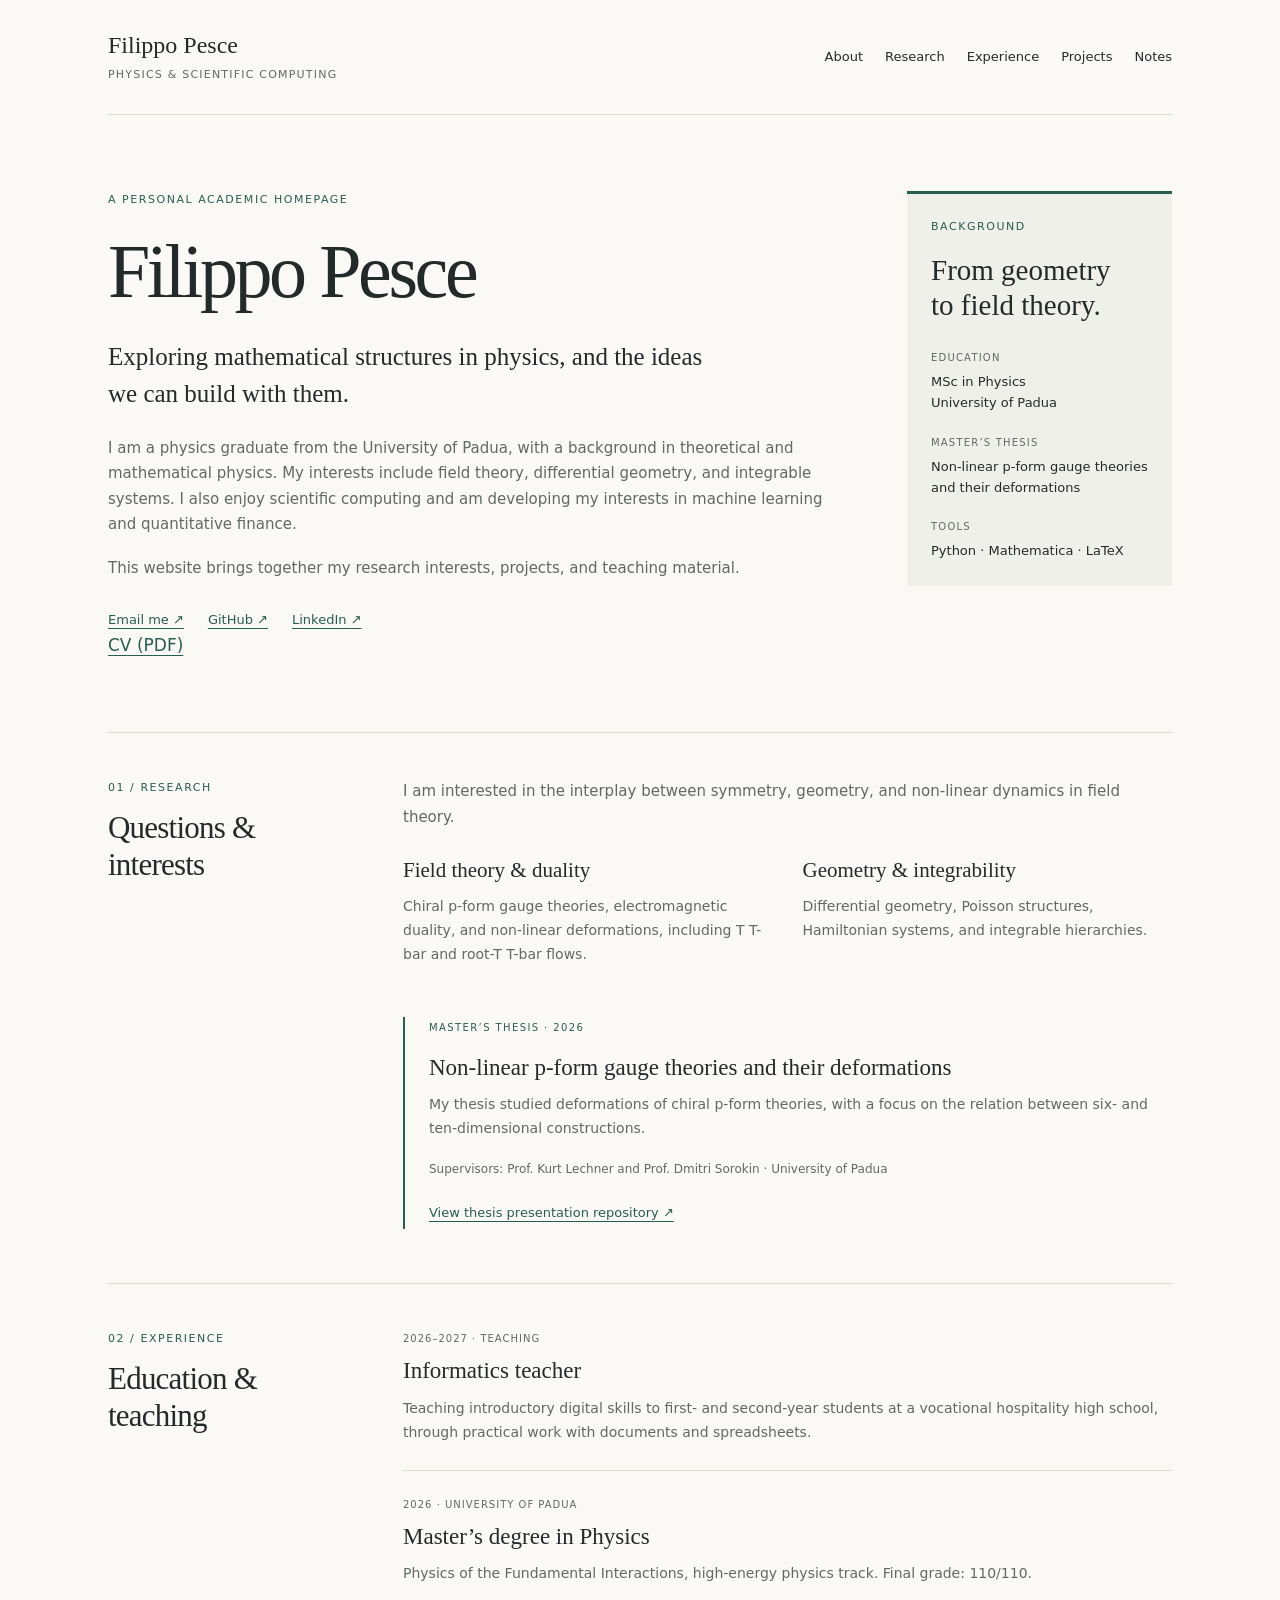
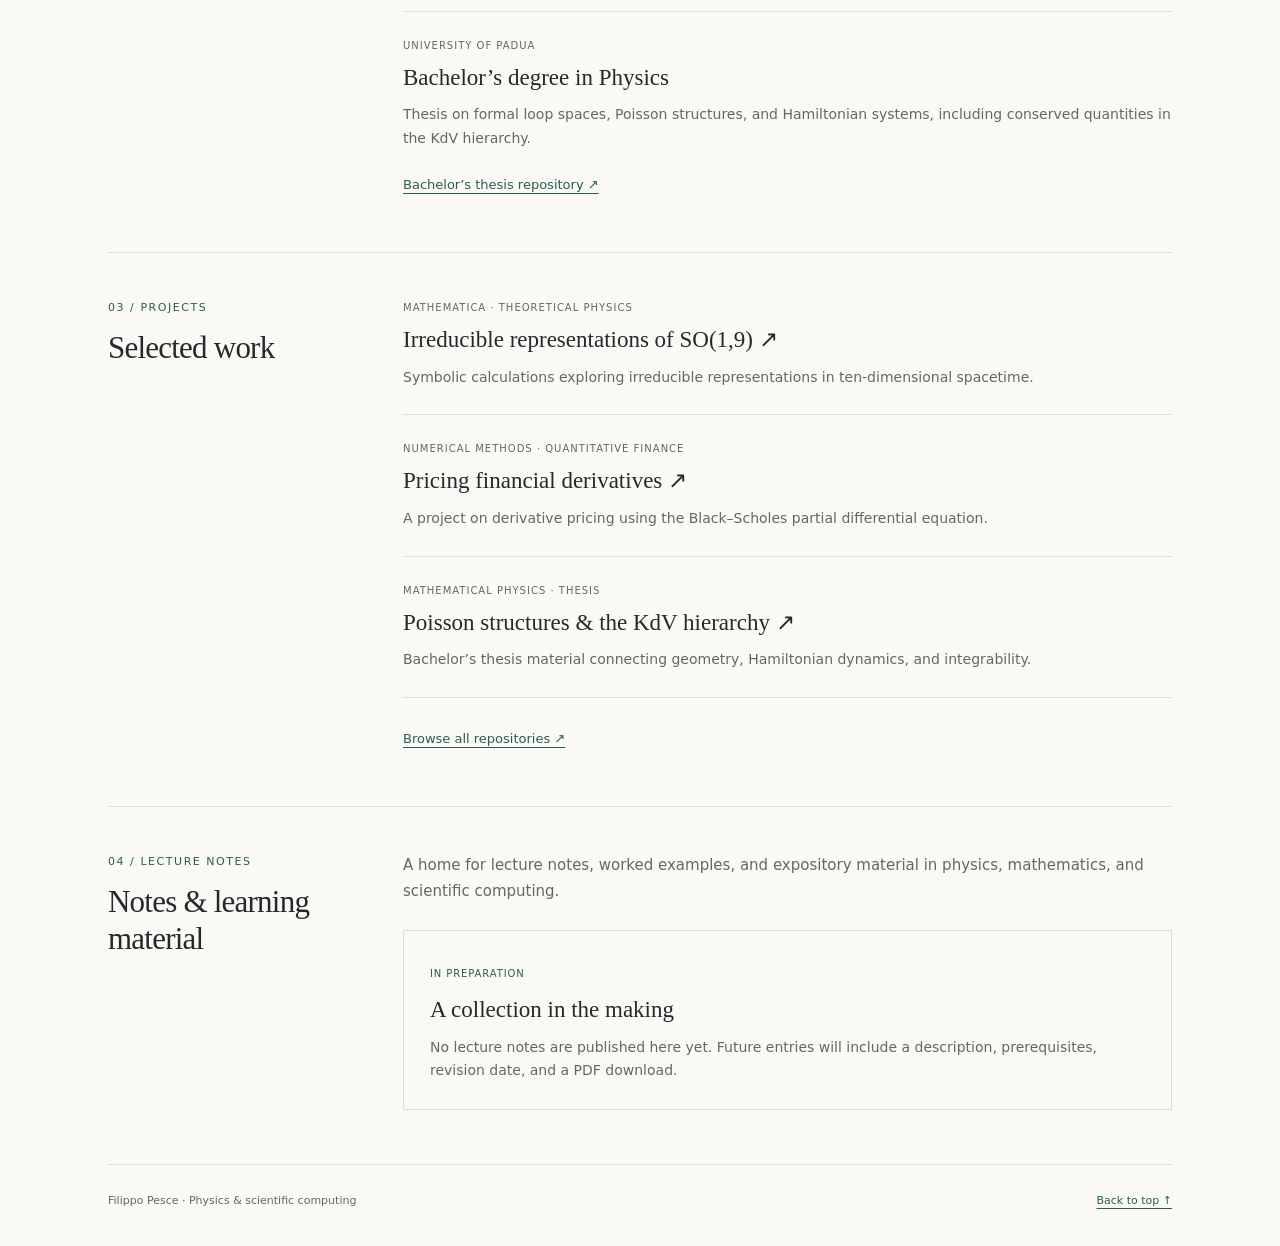
==== index.html @ 8fcf14ab "Add CV link to contact section in index.html Added a link to the CV (PDF) in the contact section." ====
<!doctype html>
<html lang="en">
<head>
  <meta charset="utf-8">
  <meta name="viewport" content="width=device-width, initial-scale=1">
  <meta name="description" content="Filippo Pesce — physics graduate. Research interests, experience, scientific computing projects, and lecture notes.">
  <meta name="color-scheme" content="light">
  <title>Filippo Pesce | Physics &amp; Scientific Computing</title>
  <link rel="stylesheet" href="style.css">
</head>
<body id="top">
<a class="skip" href="#content">Skip to content</a>
<div class="page">
  <header class="masthead">
    <a class="wordmark" href="#top">Filippo Pesce<span>Physics &amp; scientific computing</span></a>
    <nav aria-label="Main navigation">
      <a href="#about">About</a><a href="#research">Research</a><a href="#experience">Experience</a><a href="#projects">Projects</a><a href="#notes">Notes</a>
    </nav>
  </header>
  <main id="content">
    <section class="intro" id="about" aria-labelledby="intro-title">
      <div>
        <p class="eyebrow">A personal academic homepage</p>
        <h1 id="intro-title">Filippo Pesce</h1>
        <p class="lead">Exploring mathematical structures in physics, and the ideas we can build with them.</p>
        <p>I am a physics graduate from the University of Padua, with a background in theoretical and mathematical physics. My interests include field theory, differential geometry, and integrable systems. I also enjoy scientific computing and am developing my interests in machine learning and quantitative finance.</p>
        <p>This website brings together my research interests, projects, and teaching material.</p>
        <div class="contact"><a href="mailto:filippopesce99@gmail.com">Email me <span aria-hidden="true">↗</span></a><a href="https://github.com/SmoothManifold99">GitHub <span aria-hidden="true">↗</span></a><a href="https://www.linkedin.com/in/filippo-pesce-2233471b6">LinkedIn <span aria-hidden="true">↗</span></a></div><a href="files/cv.pdf">CV (PDF)</a>
      </div>
      <aside class="at-a-glance" aria-label="Academic background">
        <p class="eyebrow">Background</p>
        <p class="aside-title">From geometry<br>to field theory.</p>
        <dl><dt>Education</dt><dd>MSc in Physics<br>University of Padua</dd><dt>Master’s thesis</dt><dd>Non-linear p-form gauge theories and their deformations</dd><dt>Tools</dt><dd>Python · Mathematica · LaTeX</dd></dl>
      </aside>
    </section>
    <section id="research" class="section">
      <div class="section-heading"><p class="eyebrow">01 / Research</p><h2>Questions &amp; interests</h2></div>
      <div class="section-body">
        <p>I am interested in the interplay between symmetry, geometry, and non-linear dynamics in field theory.</p>
        <div class="research-grid">
          <article><h3>Field theory &amp; duality</h3><p>Chiral p-form gauge theories, electromagnetic duality, and non-linear deformations, including T T-bar and root-T T-bar flows.</p></article>
          <article><h3>Geometry &amp; integrability</h3><p>Differential geometry, Poisson structures, Hamiltonian systems, and integrable hierarchies.</p></article>
        </div>
        <article class="thesis"><p class="eyebrow">Master’s thesis · 2026</p><h3>Non-linear p-form gauge theories and their deformations</h3><p>My thesis studied deformations of chiral p-form theories, with a focus on the relation between six- and ten-dimensional constructions.</p><p class="small">Supervisors: Prof. Kurt Lechner and Prof. Dmitri Sorokin · University of Padua</p><a href="https://github.com/SmoothManifold99/MT_Presentation">View thesis presentation repository <span aria-hidden="true">↗</span></a></article>
      </div>
    </section>
    <section id="experience" class="section">
      <div class="section-heading"><p class="eyebrow">02 / Experience</p><h2>Education &amp; teaching</h2></div>
      <div class="section-body">
        <article class="entry"><p class="entry-meta">2026–2027 · Teaching</p><h3>Informatics teacher</h3><p>Teaching introductory digital skills to first- and second-year students at a vocational hospitality high school, through practical work with documents and spreadsheets.</p></article>
        <article class="entry"><p class="entry-meta">2026 · University of Padua</p><h3>Master’s degree in Physics</h3><p>Physics of the Fundamental Interactions, high-energy physics track. Final grade: 110/110.</p></article>
        <article class="entry"><p class="entry-meta">University of Padua</p><h3>Bachelor’s degree in Physics</h3><p>Thesis on formal loop spaces, Poisson structures, and Hamiltonian systems, including conserved quantities in the KdV hierarchy.</p><a href="https://github.com/SmoothManifold99/Bachelor-thesis">Bachelor’s thesis repository <span aria-hidden="true">↗</span></a></article>
      </div>
    </section>
    <section id="projects" class="section">
      <div class="section-heading"><p class="eyebrow">03 / Projects</p><h2>Selected work</h2></div>
      <div class="section-body">
        <article class="entry"><p class="entry-meta">Mathematica · Theoretical physics</p><h3><a href="https://github.com/SmoothManifold99/Mathematica_irreducibleSO-1-9-">Irreducible representations of SO(1,9) <span aria-hidden="true">↗</span></a></h3><p>Symbolic calculations exploring irreducible representations in ten-dimensional spacetime.</p></article>
        <article class="entry"><p class="entry-meta">Numerical methods · Quantitative finance</p><h3><a href="https://github.com/SmoothManifold99/Pricing-Financial-Derivatives-Black-Scholes-PDE">Pricing financial derivatives <span aria-hidden="true">↗</span></a></h3><p>A project on derivative pricing using the Black–Scholes partial differential equation.</p></article>
        <article class="entry"><p class="entry-meta">Mathematical physics · Thesis</p><h3><a href="https://github.com/SmoothManifold99/Bachelor-thesis">Poisson structures &amp; the KdV hierarchy <span aria-hidden="true">↗</span></a></h3><p>Bachelor’s thesis material connecting geometry, Hamiltonian dynamics, and integrability.</p></article>
        <a class="all-projects" href="https://github.com/SmoothManifold99?tab=repositories">Browse all repositories <span aria-hidden="true">↗</span></a>
      </div>
    </section>
    <section id="notes" class="section">
      <div class="section-heading"><p class="eyebrow">04 / Lecture notes</p><h2>Notes &amp; learning material</h2></div>
      <div class="section-body"><p>A home for lecture notes, worked examples, and expository material in physics, mathematics, and scientific computing.</p>
        <!-- Add a real note here when its PDF is ready. See README.md for a copyable entry. -->
        <div class="notes-empty"><span class="status">In preparation</span><h3>A collection in the making</h3><p>No lecture notes are published here yet. Future entries will include a description, prerequisites, revision date, and a PDF download.</p></div>
      </div>
    </section>
  </main>
  <footer><p>Filippo Pesce <span aria-hidden="true">·</span> Physics &amp; scientific computing</p><a href="#top">Back to top ↑</a></footer>
</div>
</body>
</html>
---- style.css ----
:root{--paper:#faf9f6;--ink:#232b2a;--muted:#616965;--accent:#285e50;--line:#dcded5;--wash:#eef0e9;--serif:Georgia,"Times New Roman",serif;--sans:system-ui,-apple-system,BlinkMacSystemFont,"Segoe UI",sans-serif}
*{box-sizing:border-box}html{scroll-padding-top:2rem}body{margin:0;background:var(--paper);color:var(--ink);font:17px/1.7 var(--sans);-webkit-font-smoothing:antialiased}a{color:var(--accent);text-underline-offset:4px;text-decoration-thickness:1px}a:hover{text-decoration-thickness:2px}a:focus-visible{outline:3px solid var(--accent);outline-offset:5px}.page{max-width:1160px;margin:auto;padding:0 48px}.skip{position:absolute;left:20px;top:-100px;background:var(--paper);padding:12px;z-index:10}.skip:focus{top:12px}.masthead{display:flex;align-items:center;justify-content:space-between;gap:28px;padding:30px 0;border-bottom:1px solid var(--line)}.wordmark{font:24px/1.25 var(--serif);color:var(--ink);text-decoration:none}.wordmark span{display:block;font:11px/1.5 var(--sans);text-transform:uppercase;letter-spacing:.11em;margin-top:7px;color:var(--muted)}nav{display:flex;flex-wrap:wrap;gap:22px;font-size:13px}nav a{color:var(--ink);text-decoration:none}nav a:hover{color:var(--accent);text-decoration:underline}.intro{display:grid;grid-template-columns:minmax(0,1fr) 265px;gap:70px;padding:76px 0 72px}.eyebrow{font:11px/1.6 var(--sans);letter-spacing:.14em;text-transform:uppercase;color:var(--accent);margin:0 0 18px}h1,h2,h3{font-family:var(--serif);font-weight:400;line-height:1.2}h1{font-size:clamp(48px,6vw,76px);letter-spacing:-.045em;margin:0 0 22px}.lead{font:25px/1.45 var(--serif);max-width:600px;margin:0 0 24px}p{margin:0 0 18px}.intro>div>p:not(.lead):not(.eyebrow){font-size:15px;color:var(--muted)}.contact{display:flex;flex-wrap:wrap;gap:24px;margin-top:28px;font-size:13px}.at-a-glance{border-top:3px solid var(--accent);background:var(--wash);padding:24px;align-self:start}.aside-title{font:29px/1.2 var(--serif);margin:0 0 26px}dl{margin:0}dt{font-size:10px;text-transform:uppercase;letter-spacing:.12em;color:var(--muted);margin-top:20px}dd{font-size:13px;line-height:1.65;margin:5px 0 0}.section{display:grid;grid-template-columns:245px minmax(0,1fr);gap:50px;border-top:1px solid var(--line);padding:46px 0 54px}.section-heading .eyebrow{margin-bottom:12px}h2{font-size:31px;letter-spacing:-.025em;margin:0}h3{font-size:23px;margin:0 0 12px}.section-body>p{color:var(--muted);font-size:15px}.research-grid{display:grid;grid-template-columns:1fr 1fr;gap:30px;margin:28px 0}.research-grid h3{font-size:21px}.research-grid p,.entry p,.thesis p,.notes-empty p{font-size:14px;color:var(--muted)}.thesis{border-left:2px solid var(--accent);padding:3px 0 3px 24px;margin-top:32px}.thesis .eyebrow{color:var(--accent);font-size:10px}.thesis .small{font-size:12px}.thesis>a,.entry>a,.all-projects{font-size:13px}.entry{padding:0 0 25px;margin-bottom:25px;border-bottom:1px solid var(--line)}.entry:last-child{border-bottom:0;margin-bottom:0;padding-bottom:0}.entry .entry-meta{font-size:10px;text-transform:uppercase;letter-spacing:.1em;color:var(--muted);margin:0 0 10px}.entry h3 a{color:var(--ink);text-decoration:none}.entry h3 a:hover{color:var(--accent);text-decoration:underline}.entry p:last-child{margin-bottom:0}.notes-empty{padding:26px;border:1px solid var(--line);margin-top:26px}.status{display:inline-block;font-size:10px;letter-spacing:.09em;text-transform:uppercase;color:var(--accent);margin-bottom:14px}.notes-empty p{margin:0}footer{display:flex;justify-content:space-between;flex-wrap:wrap;gap:18px;border-top:1px solid var(--line);padding:27px 0 35px;font-size:11px;color:var(--muted)}footer p{margin:0}
@media(max-width:900px){.page{padding:0 30px}.intro{gap:35px;grid-template-columns:minmax(0,1fr) 230px}.section{grid-template-columns:190px minmax(0,1fr);gap:32px}nav{gap:14px}.masthead{align-items:flex-start}}
@media(max-width:650px){.page{padding:0 22px}.masthead{display:block;padding:24px 0}nav{margin-top:23px;gap:12px 20px}.intro{grid-template-columns:1fr;padding:45px 0;gap:30px}.lead{font-size:23px}.at-a-glance{width:100%}.aside-title br{display:none}dl{display:grid;grid-template-columns:95px 1fr;gap:12px}dt{margin:0}dd{margin:0}.section{grid-template-columns:1fr;gap:25px;padding:34px 0 40px}.research-grid{grid-template-columns:1fr;gap:16px}h2{font-size:29px}.research-grid p{margin-bottom:0}}
@media print{body{background:white;color:black;font-size:11pt}.page{max-width:none;padding:0}.masthead nav,.skip,footer>a{display:none}.intro{padding:25px 0;gap:25px}.section{padding:24px 0;gap:25px;grid-template-columns:160px 1fr}.entry,.thesis,.notes-empty{break-inside:avoid}a{color:inherit}.at-a-glance{background:none}h1{font-size:40pt}}
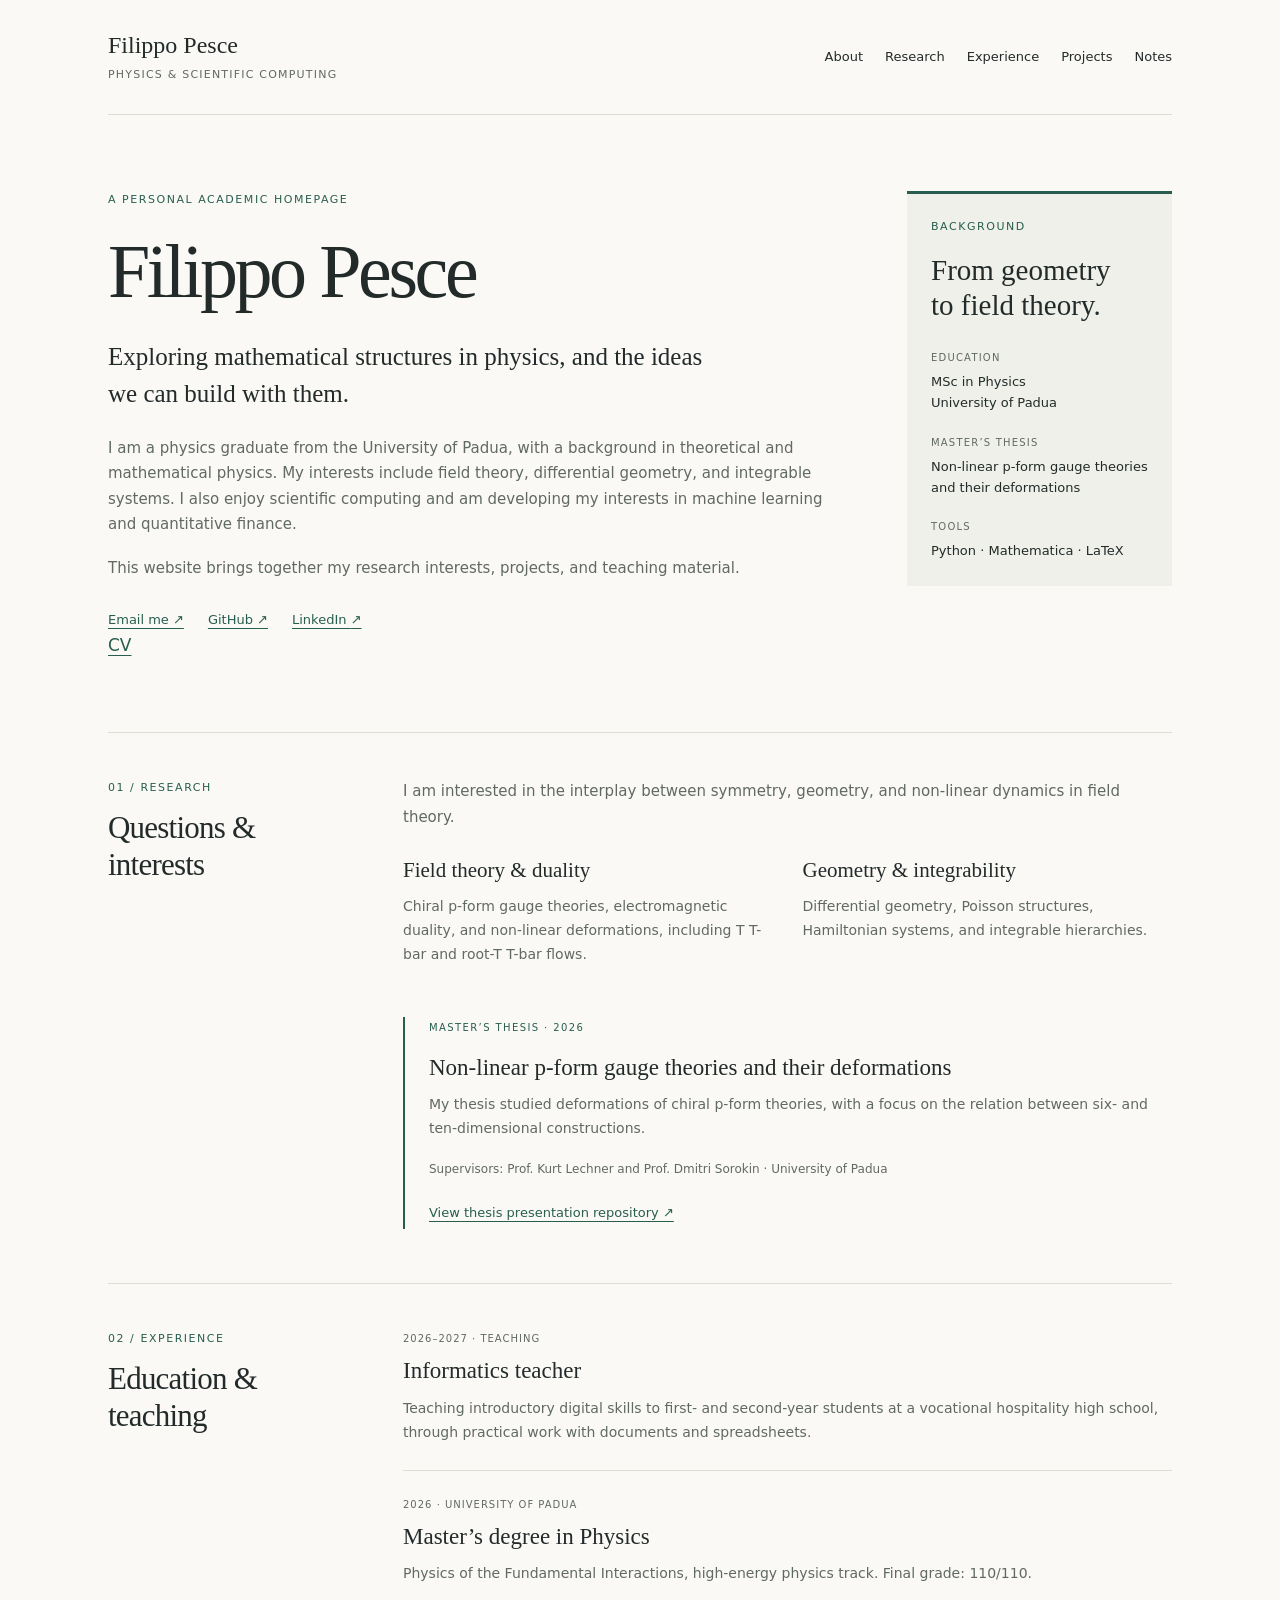
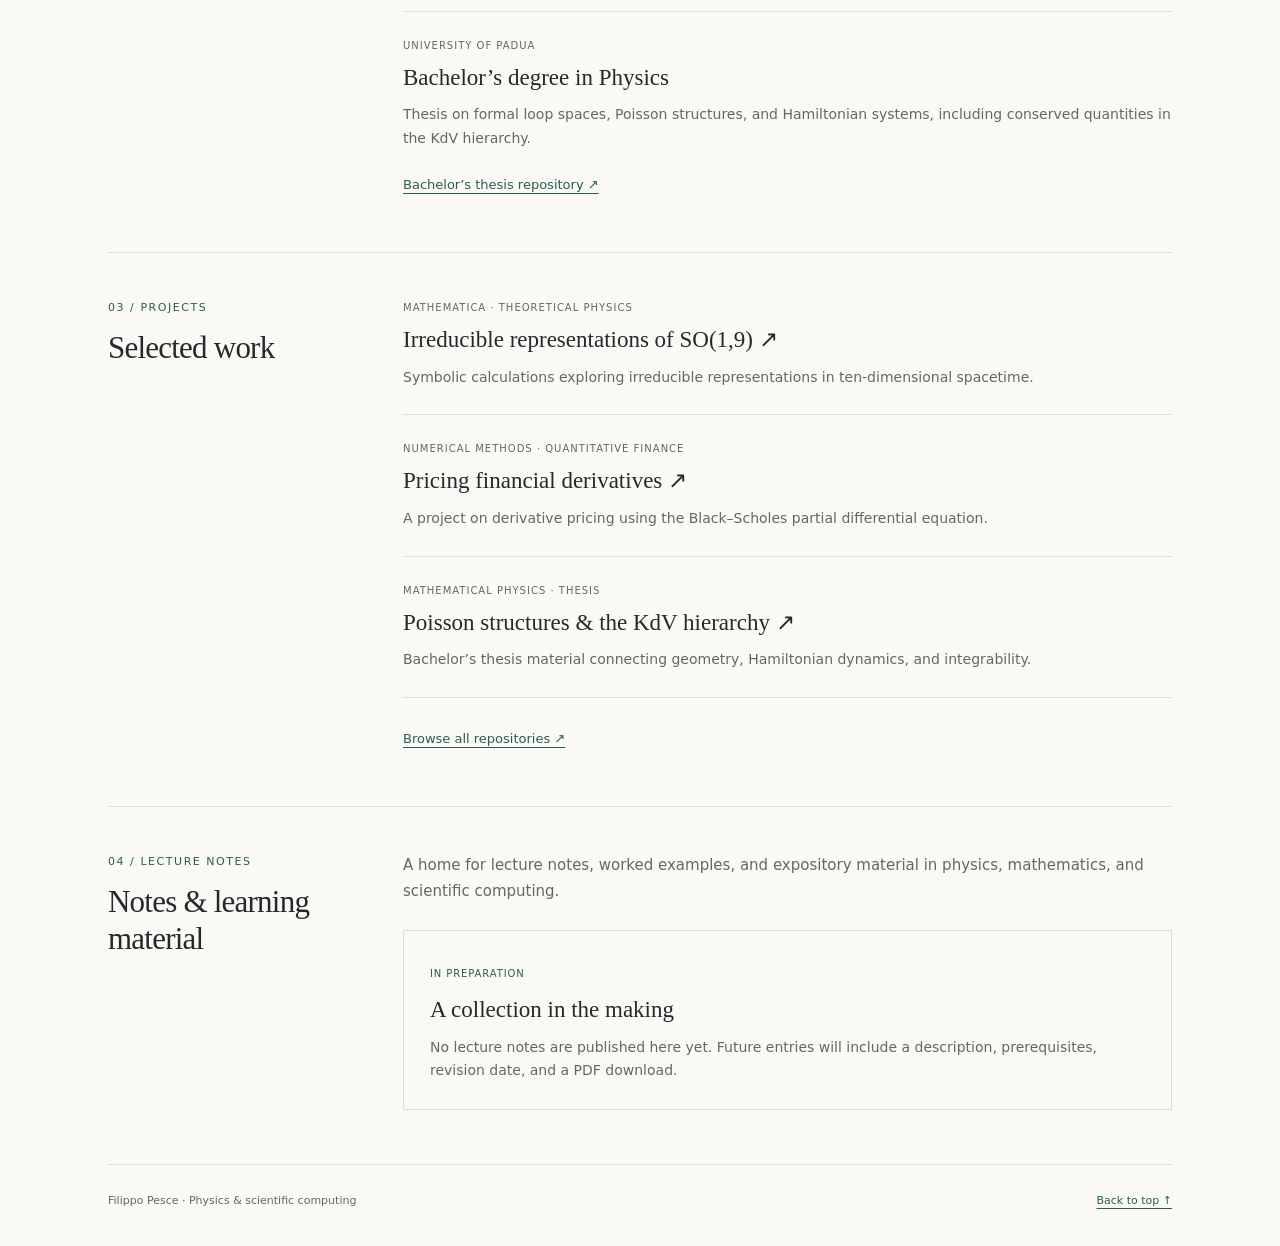
==== commit e3723264: "Fix contact section and update CV link Updated contact section to include CV link." ====
--- a/index.html
+++ b/index.html
@@ -25,7 +25,7 @@
         <p class="lead">Exploring mathematical structures in physics, and the ideas we can build with them.</p>
         <p>I am a physics graduate from the University of Padua, with a background in theoretical and mathematical physics. My interests include field theory, differential geometry, and integrable systems. I also enjoy scientific computing and am developing my interests in machine learning and quantitative finance.</p>
         <p>This website brings together my research interests, projects, and teaching material.</p>
-        <div class="contact"><a href="mailto:filippopesce99@gmail.com">Email me <span aria-hidden="true">↗</span></a><a href="https://github.com/SmoothManifold99">GitHub <span aria-hidden="true">↗</span></a><a href="https://www.linkedin.com/in/filippo-pesce-2233471b6">LinkedIn <span aria-hidden="true">↗</span></a></div><a href="files/cv.pdf">CV (PDF)</a>
+        <div class="contact"><a href="mailto:filippopesce99@gmail.com">Email me <span aria-hidden="true">↗</span></a><a href="https://github.com/SmoothManifold99">GitHub <span aria-hidden="true">↗</span></a><a href="https://www.linkedin.com/in/filippo-pesce-2233471b6">LinkedIn <span aria-hidden="true">↗</span></a></div><a href="files/cv.pdf">CV</a>
       </div>
       <aside class="at-a-glance" aria-label="Academic background">
         <p class="eyebrow">Background</p>
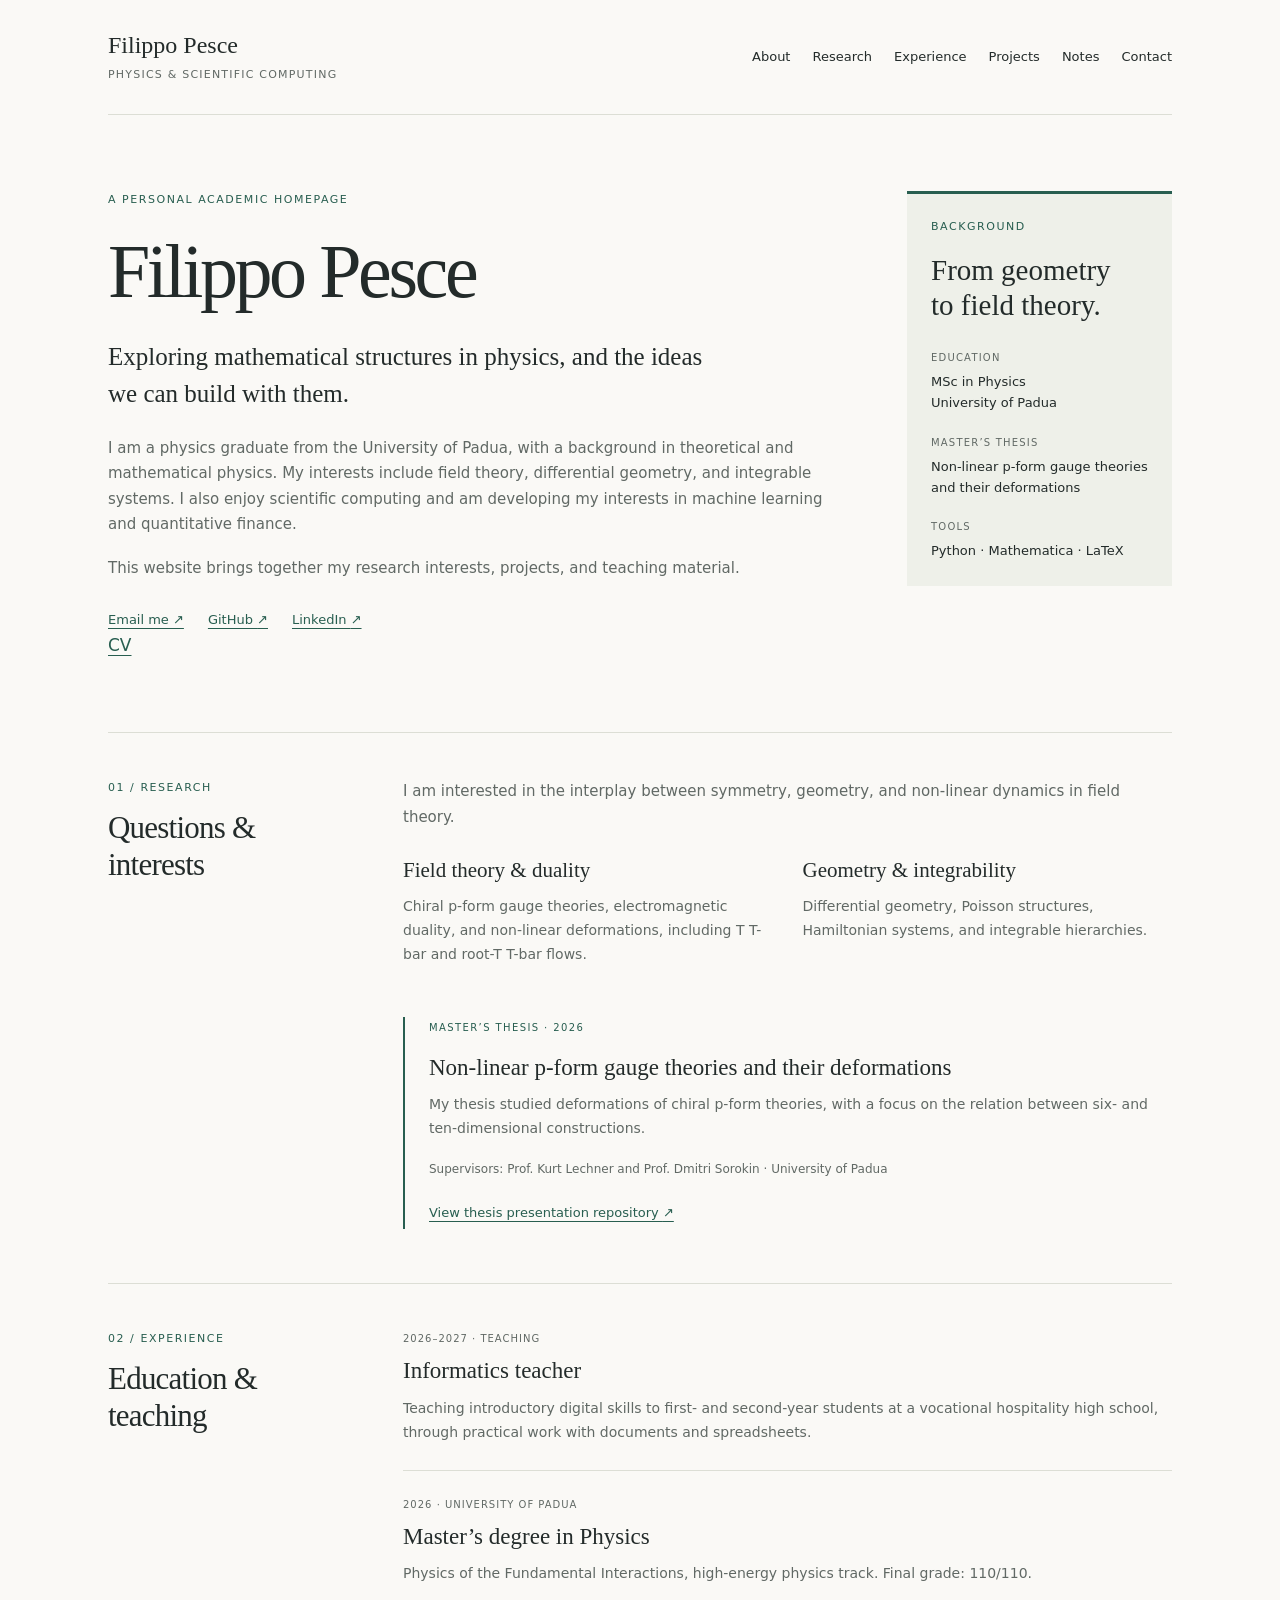
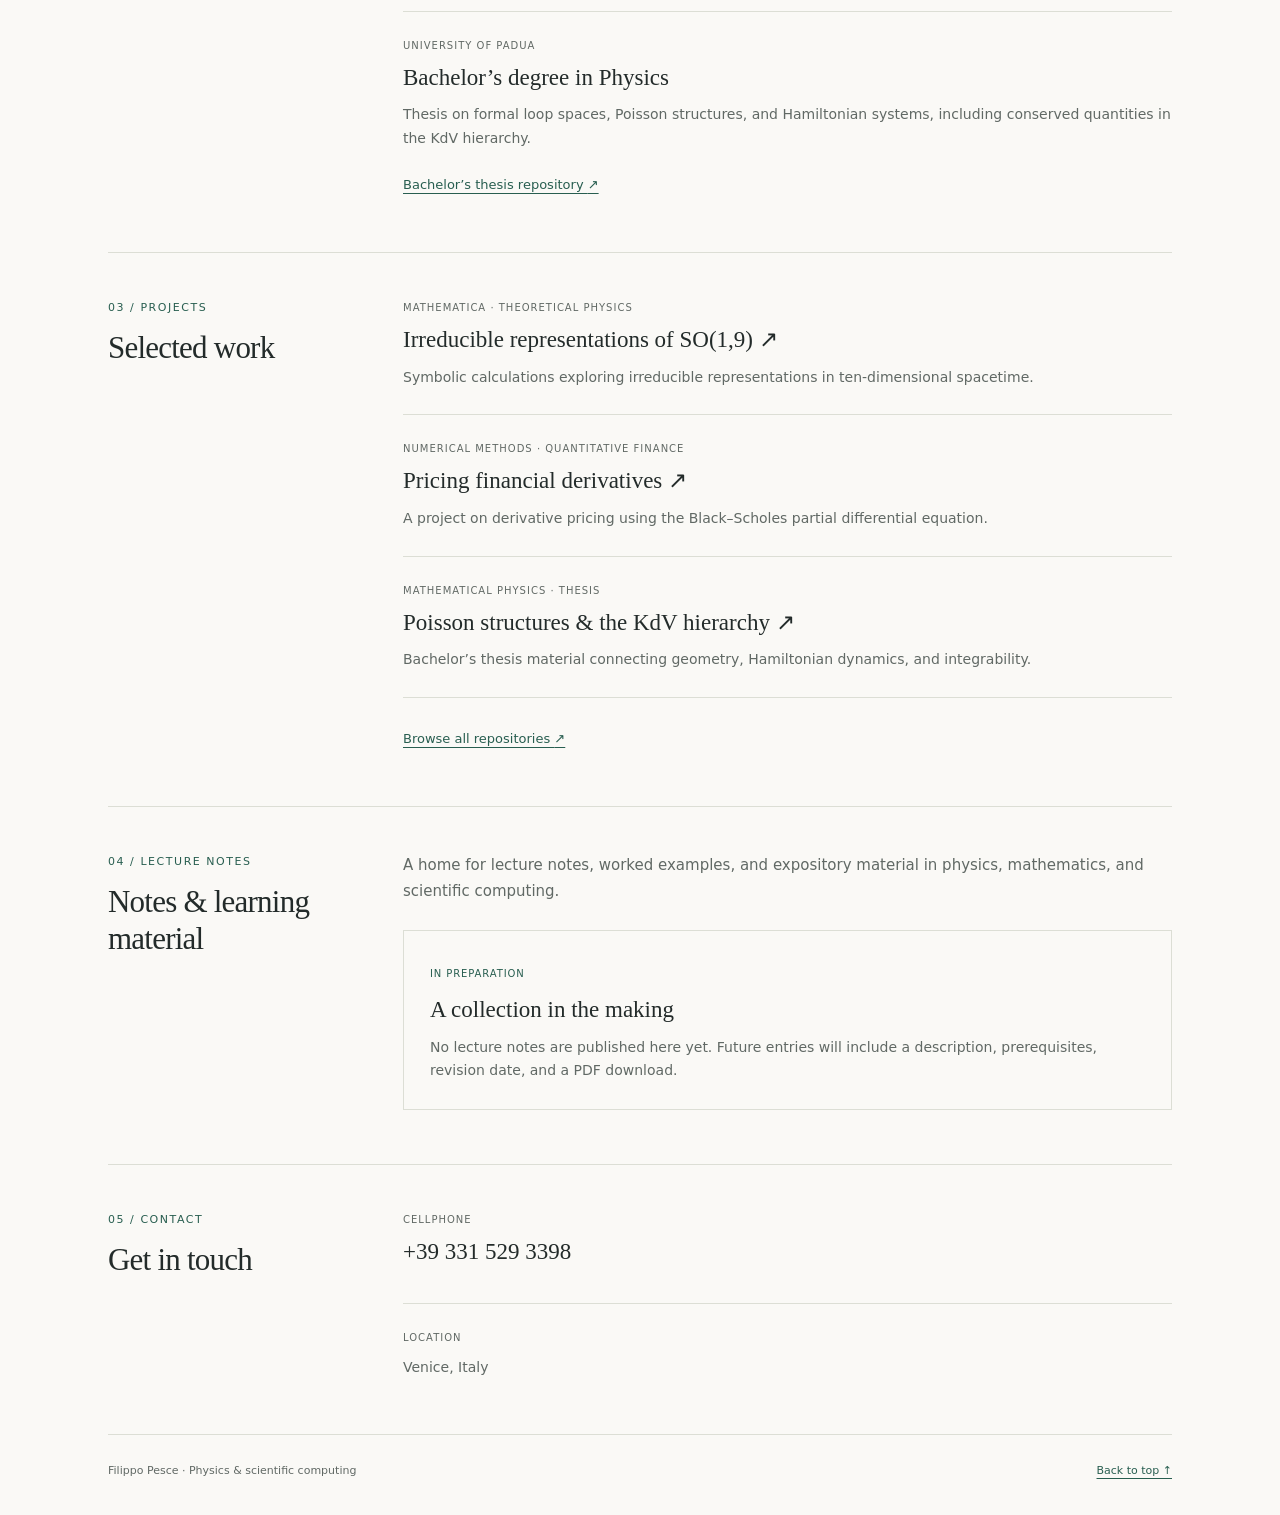
==== commit 0079939e: "Add contact section with cellphone and Venice location" ====
--- a/index.html
+++ b/index.html
@@ -14,7 +14,7 @@
   <header class="masthead">
     <a class="wordmark" href="#top">Filippo Pesce<span>Physics &amp; scientific computing</span></a>
     <nav aria-label="Main navigation">
-      <a href="#about">About</a><a href="#research">Research</a><a href="#experience">Experience</a><a href="#projects">Projects</a><a href="#notes">Notes</a>
+      <a href="#about">About</a><a href="#research">Research</a><a href="#experience">Experience</a><a href="#projects">Projects</a><a href="#notes">Notes</a><a href="#contact">Contact</a>
     </nav>
   </header>
   <main id="content">
@@ -68,6 +68,13 @@
         <div class="notes-empty"><span class="status">In preparation</span><h3>A collection in the making</h3><p>No lecture notes are published here yet. Future entries will include a description, prerequisites, revision date, and a PDF download.</p></div>
       </div>
     </section>
+    <section id="contact" class="section" aria-labelledby="contact-title">
+      <div class="section-heading"><p class="eyebrow">05 / Contact</p><h2 id="contact-title">Get in touch</h2></div>
+      <div class="section-body">
+        <div class="entry"><p class="entry-meta">Cellphone</p><h3><a href="tel:+393315293398">+39 331 529 3398</a></h3></div>
+        <div class="entry"><p class="entry-meta">Location</p><p>Venice, Italy</p></div>
+      </div>
+    </section>
   </main>
   <footer><p>Filippo Pesce <span aria-hidden="true">·</span> Physics &amp; scientific computing</p><a href="#top">Back to top ↑</a></footer>
 </div>
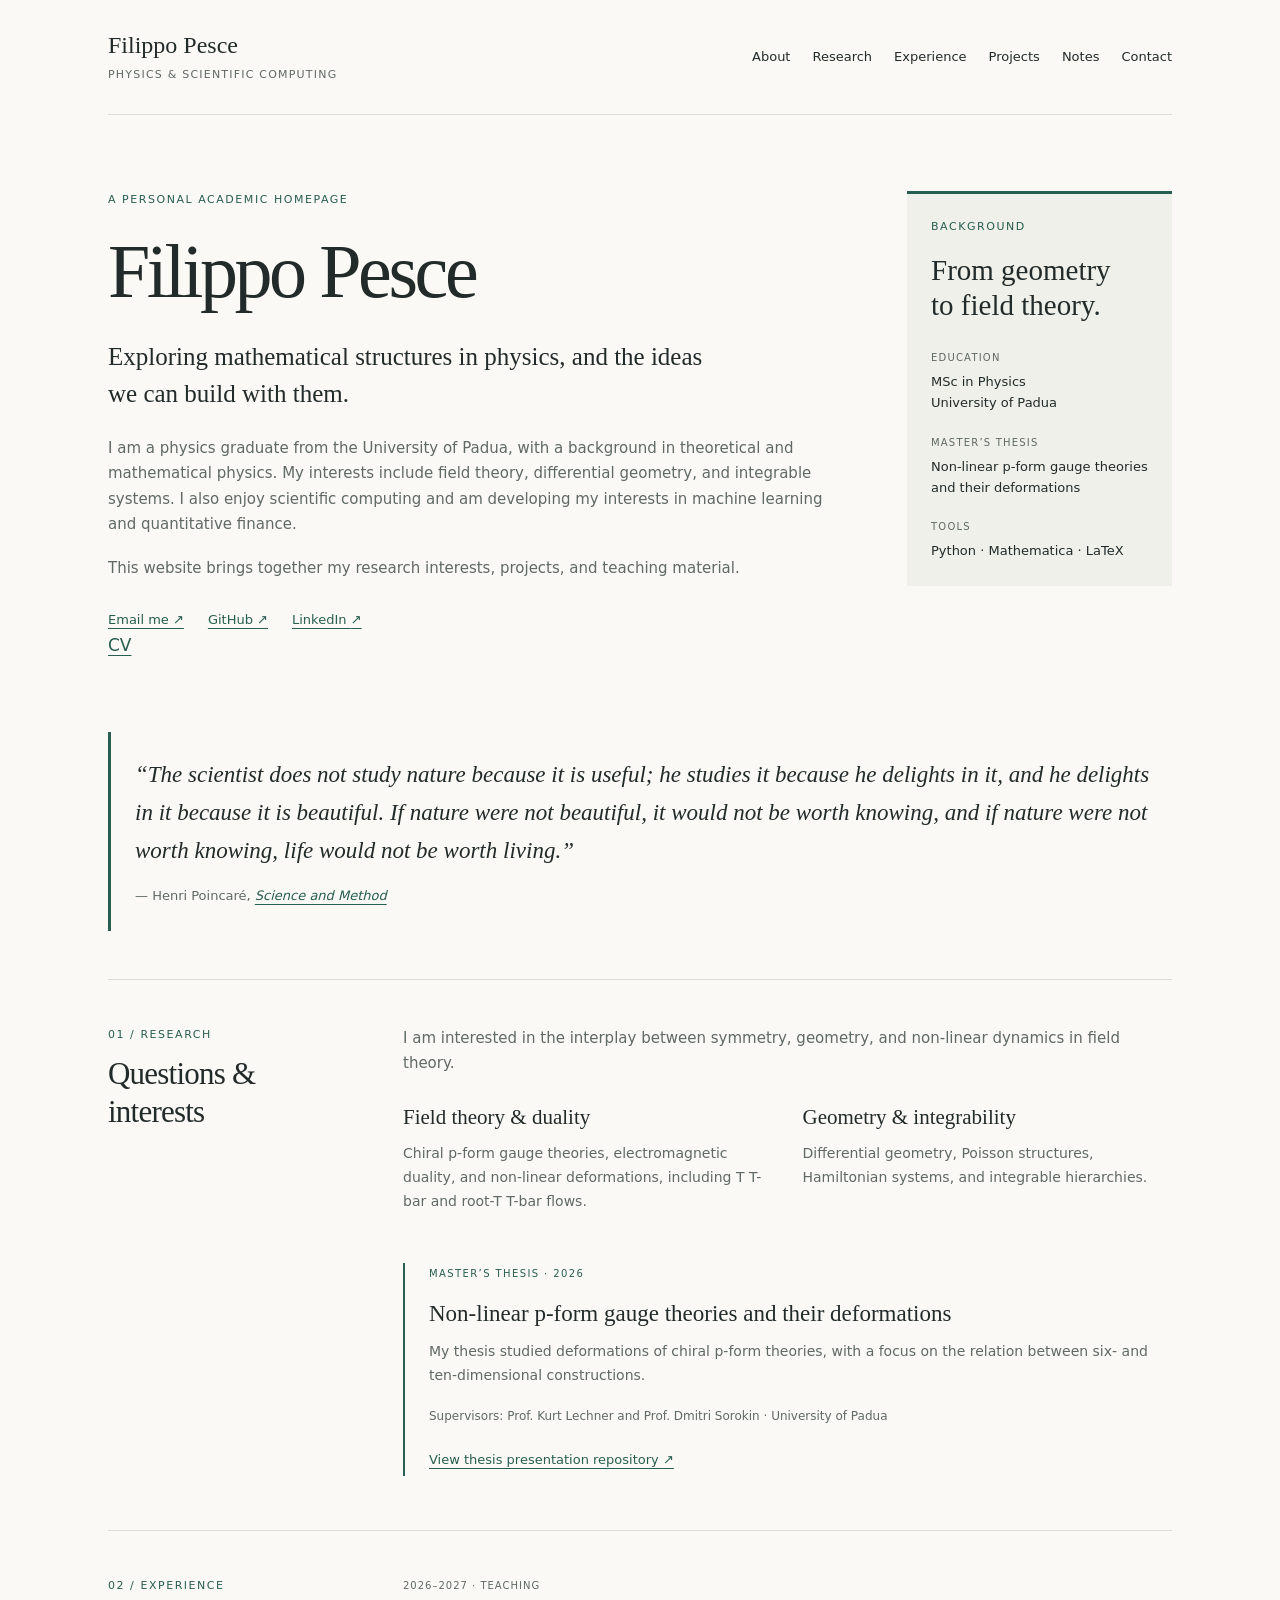
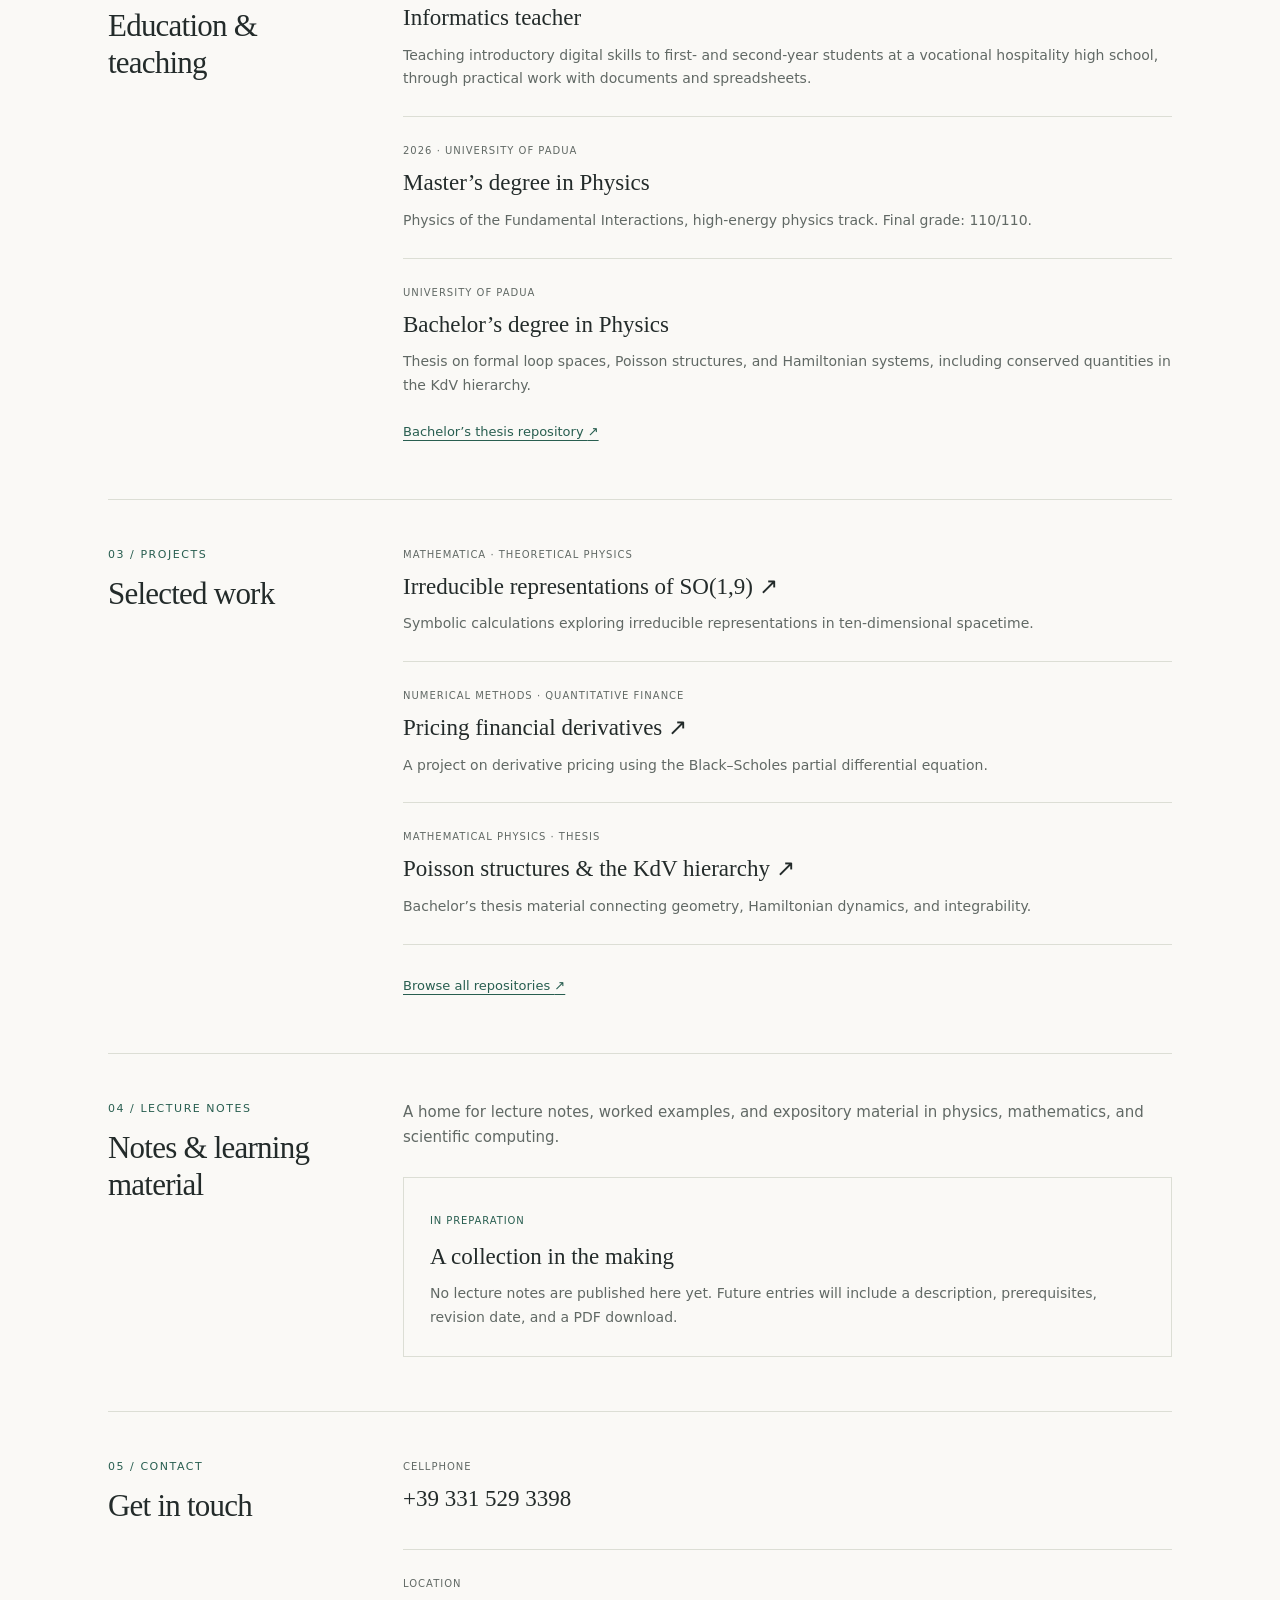
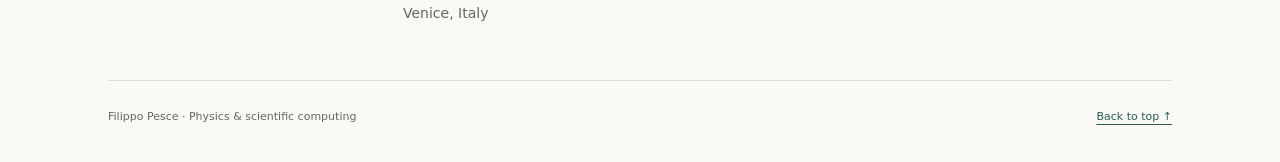
==== commit 885f1747: "Add Henri Poincaré quotation below homepage introduction" ====
--- a/index.html
+++ b/index.html
@@ -1,6 +1,7 @@
 <!doctype html>
 <html lang="en">
 <head>
+  <meta name="google-site-verification" content="_7JPkHbD2CieHnxkVKhN_FgPNK9caQGClKynZ-sFuc0" />
   <meta charset="utf-8">
   <meta name="viewport" content="width=device-width, initial-scale=1">
   <meta name="description" content="Filippo Pesce — physics graduate. Research interests, experience, scientific computing projects, and lecture notes.">
@@ -33,6 +34,12 @@
         <dl><dt>Education</dt><dd>MSc in Physics<br>University of Padua</dd><dt>Master’s thesis</dt><dd>Non-linear p-form gauge theories and their deformations</dd><dt>Tools</dt><dd>Python · Mathematica · LaTeX</dd></dl>
       </aside>
     </section>
+    <figure class="nature-quote">
+      <blockquote>
+        <p>“The scientist does not study nature because it is useful; he studies it because he delights in it, and he delights in it because it is beautiful. If nature were not beautiful, it would not be worth knowing, and if nature were not worth knowing, life would not be worth living.”</p>
+      </blockquote>
+      <figcaption>— Henri Poincaré, <cite><a href="https://henripoincarepapers.univ-nantes.fr/chp/hp-pdf/hp1914sm.pdf">Science and Method</a></cite></figcaption>
+    </figure>
     <section id="research" class="section">
       <div class="section-heading"><p class="eyebrow">01 / Research</p><h2>Questions &amp; interests</h2></div>
       <div class="section-body">
--- a/style.css
+++ b/style.css
@@ -3,3 +3,5 @@
 @media(max-width:900px){.page{padding:0 30px}.intro{gap:35px;grid-template-columns:minmax(0,1fr) 230px}.section{grid-template-columns:190px minmax(0,1fr);gap:32px}nav{gap:14px}.masthead{align-items:flex-start}}
 @media(max-width:650px){.page{padding:0 22px}.masthead{display:block;padding:24px 0}nav{margin-top:23px;gap:12px 20px}.intro{grid-template-columns:1fr;padding:45px 0;gap:30px}.lead{font-size:23px}.at-a-glance{width:100%}.aside-title br{display:none}dl{display:grid;grid-template-columns:95px 1fr;gap:12px}dt{margin:0}dd{margin:0}.section{grid-template-columns:1fr;gap:25px;padding:34px 0 40px}.research-grid{grid-template-columns:1fr;gap:16px}h2{font-size:29px}.research-grid p{margin-bottom:0}}
 @media print{body{background:white;color:black;font-size:11pt}.page{max-width:none;padding:0}.masthead nav,.skip,footer>a{display:none}.intro{padding:25px 0;gap:25px}.section{padding:24px 0;gap:25px;grid-template-columns:160px 1fr}.entry,.thesis,.notes-empty{break-inside:avoid}a{color:inherit}.at-a-glance{background:none}h1{font-size:40pt}}
+
+.nature-quote{margin:0 0 48px;padding:24px 0 24px 24px;border-left:3px solid var(--accent)}.nature-quote blockquote{margin:0;font:italic clamp(19px,2.2vw,23px)/1.65 var(--serif)}.nature-quote blockquote p{margin:0 0 16px}.nature-quote figcaption{font:13px/1.6 var(--sans);color:var(--muted)}.nature-quote cite{font-style:italic}
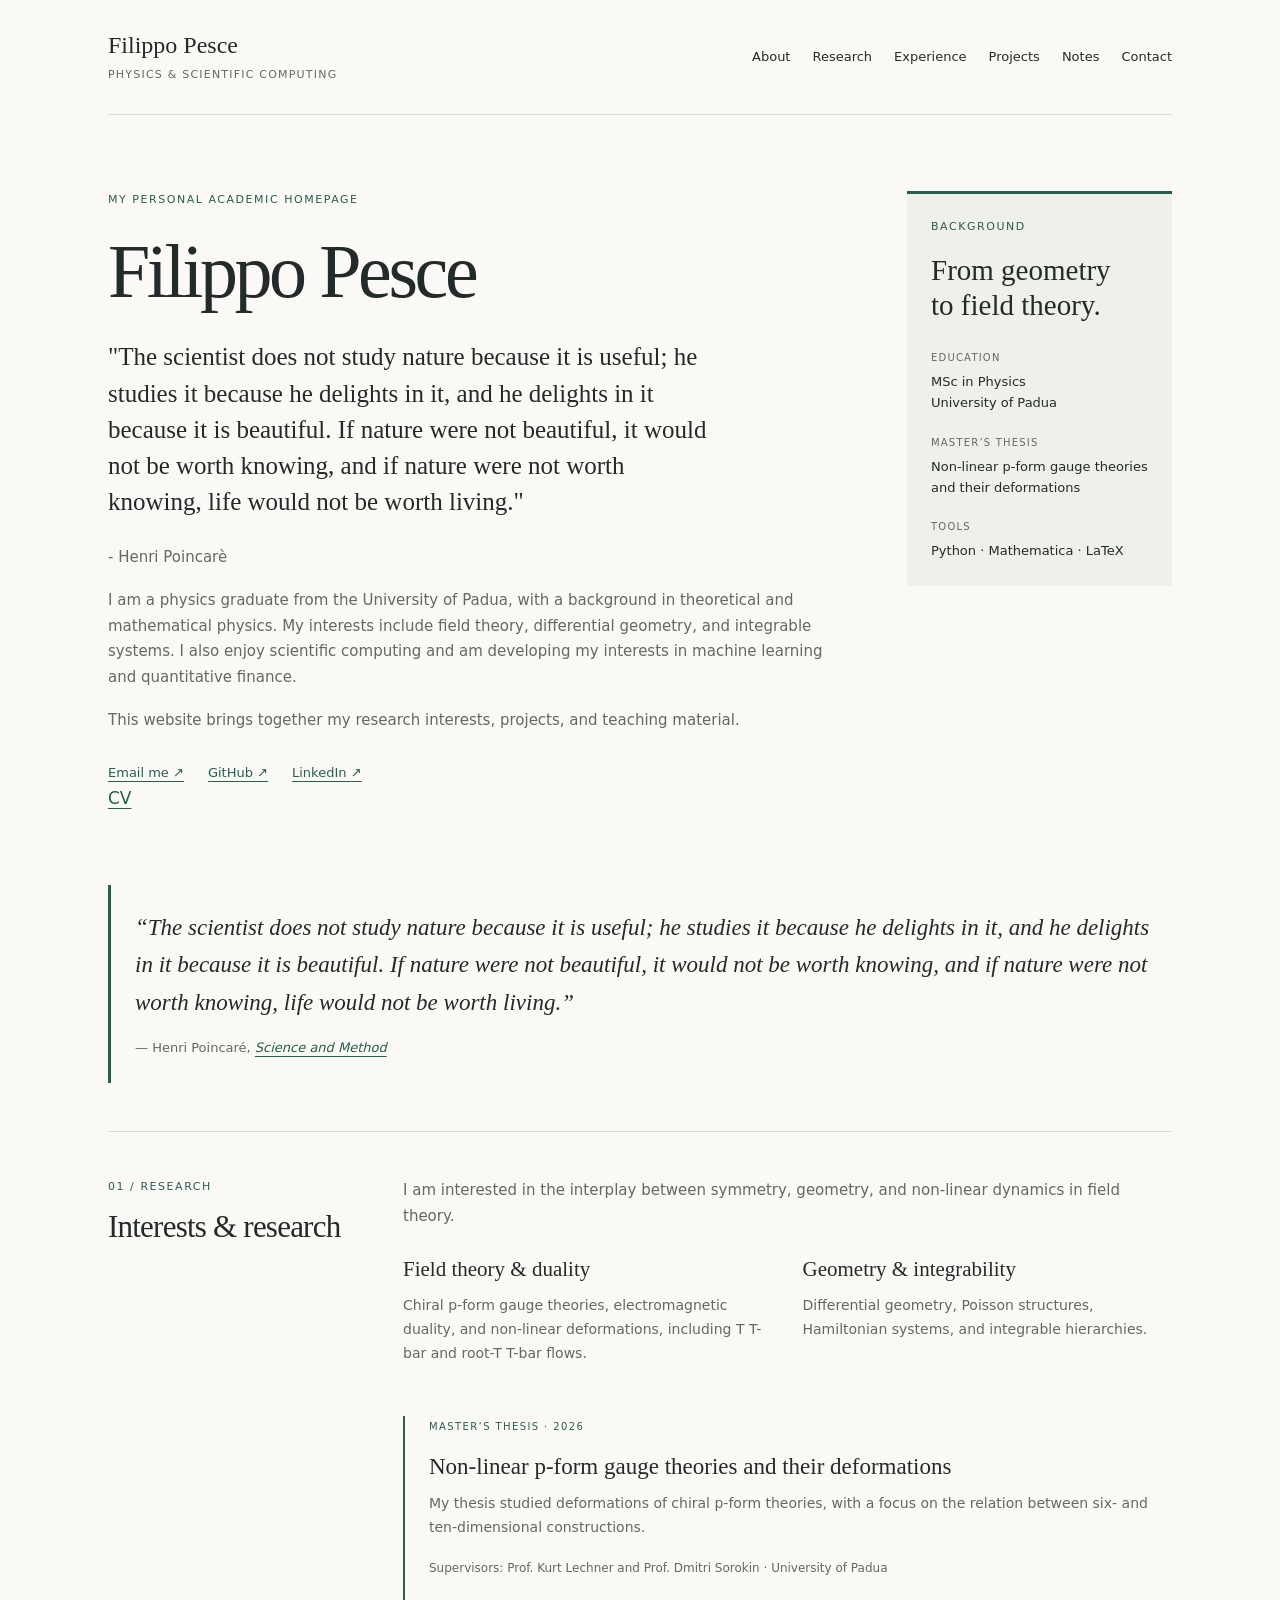
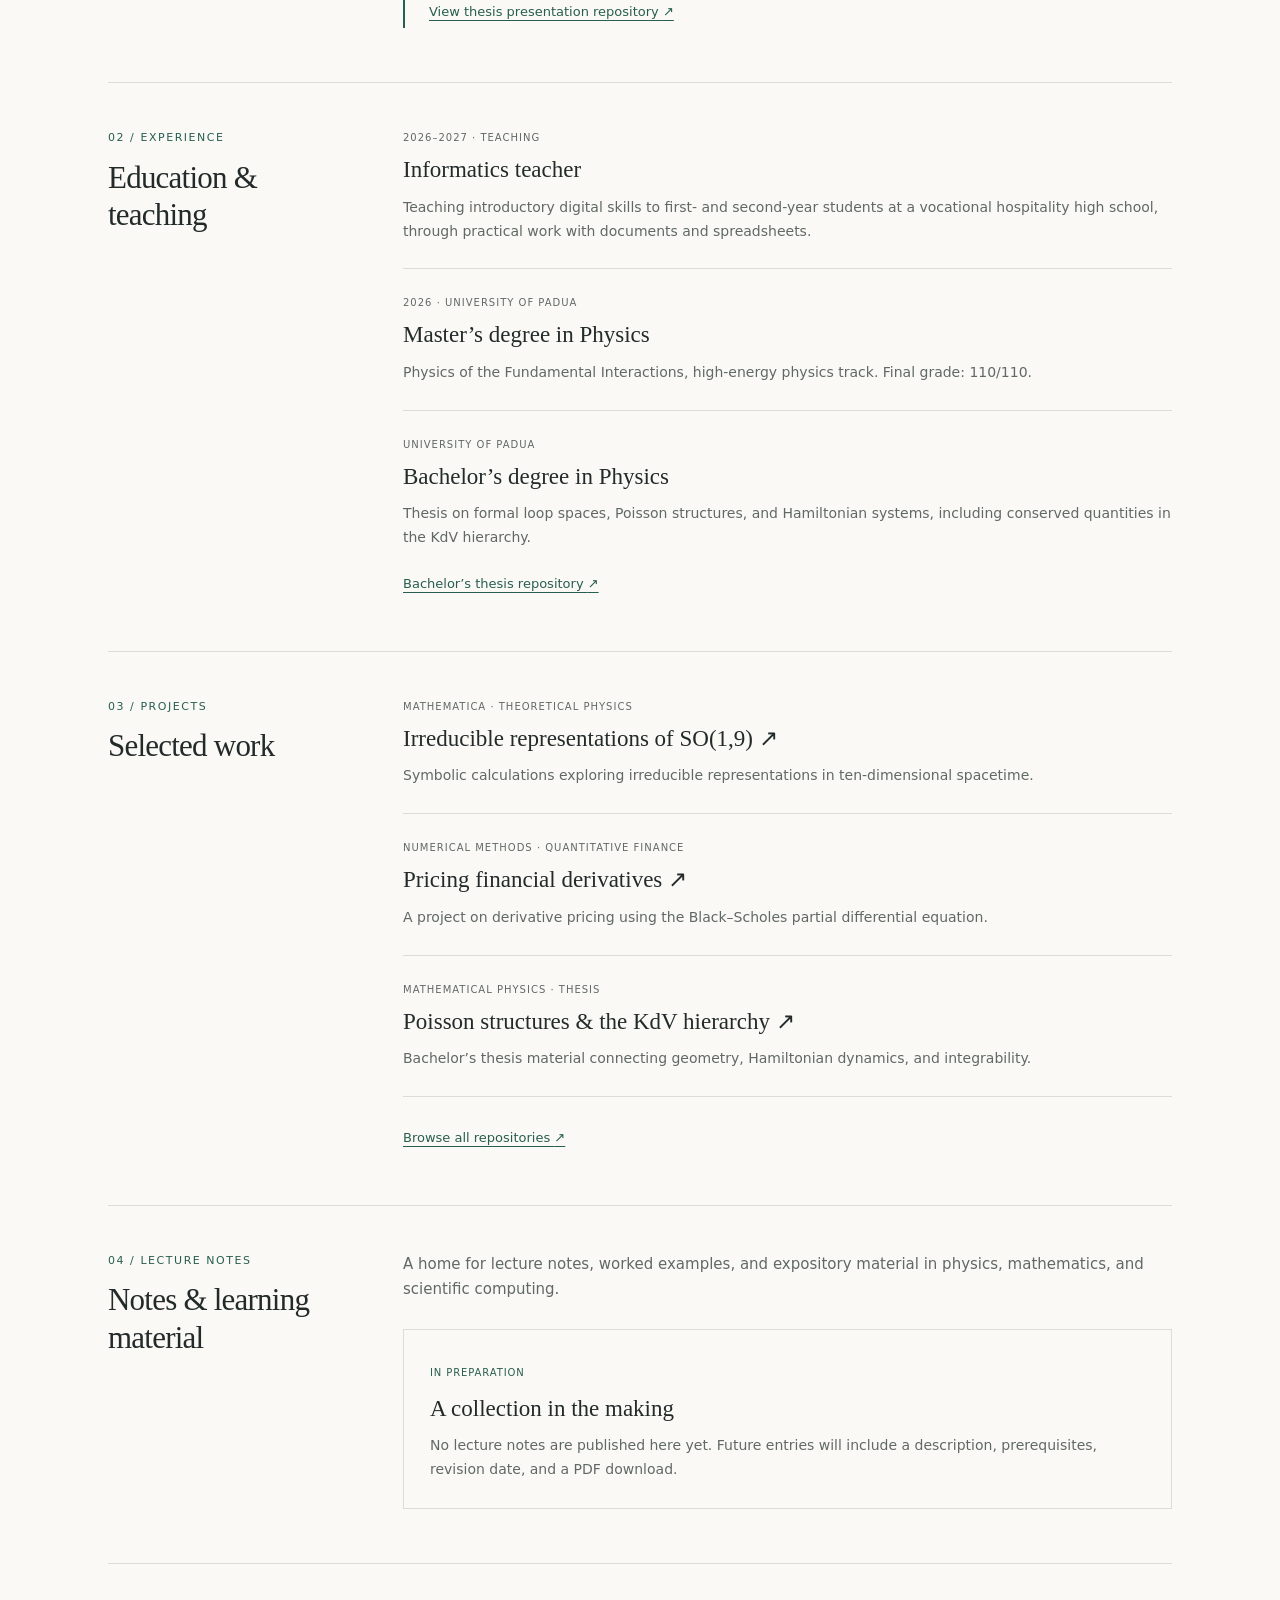
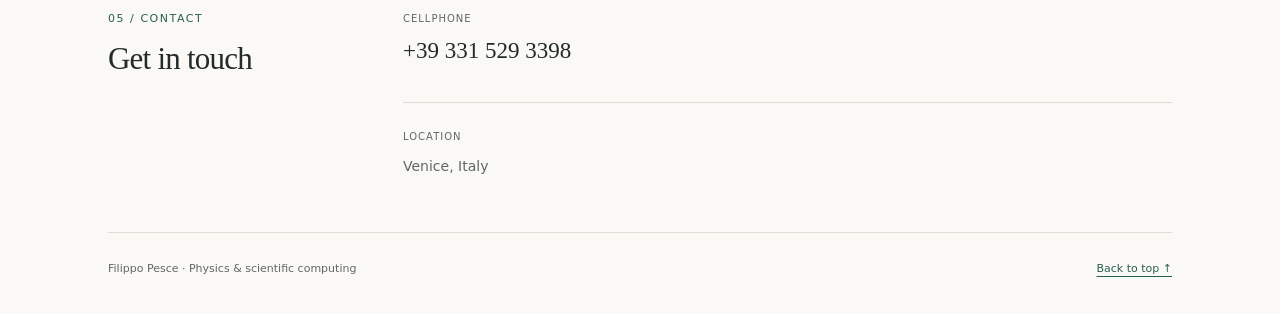
==== commit 355f7838: "Update personal homepage content and structure" ====
--- a/index.html
+++ b/index.html
@@ -21,9 +21,10 @@
   <main id="content">
     <section class="intro" id="about" aria-labelledby="intro-title">
       <div>
-        <p class="eyebrow">A personal academic homepage</p>
+        <p class="eyebrow">My personal academic homepage</p>
         <h1 id="intro-title">Filippo Pesce</h1>
-        <p class="lead">Exploring mathematical structures in physics, and the ideas we can build with them.</p>
+        <p class="lead">"The scientist does not study nature because it is useful; he studies it because he delights in it, and he delights in it because it is beautiful. If nature were not beautiful, it would not be worth knowing, and if nature were not worth knowing, life would not be worth living."</p>
+        <p> - Henri Poincarè </p>
         <p>I am a physics graduate from the University of Padua, with a background in theoretical and mathematical physics. My interests include field theory, differential geometry, and integrable systems. I also enjoy scientific computing and am developing my interests in machine learning and quantitative finance.</p>
         <p>This website brings together my research interests, projects, and teaching material.</p>
         <div class="contact"><a href="mailto:filippopesce99@gmail.com">Email me <span aria-hidden="true">↗</span></a><a href="https://github.com/SmoothManifold99">GitHub <span aria-hidden="true">↗</span></a><a href="https://www.linkedin.com/in/filippo-pesce-2233471b6">LinkedIn <span aria-hidden="true">↗</span></a></div><a href="files/cv.pdf">CV</a>
@@ -41,7 +42,7 @@
       <figcaption>— Henri Poincaré, <cite><a href="https://henripoincarepapers.univ-nantes.fr/chp/hp-pdf/hp1914sm.pdf">Science and Method</a></cite></figcaption>
     </figure>
     <section id="research" class="section">
-      <div class="section-heading"><p class="eyebrow">01 / Research</p><h2>Questions &amp; interests</h2></div>
+      <div class="section-heading"><p class="eyebrow">01 / Research</p><h2>Interests &amp; research</h2></div>
       <div class="section-body">
         <p>I am interested in the interplay between symmetry, geometry, and non-linear dynamics in field theory.</p>
         <div class="research-grid">
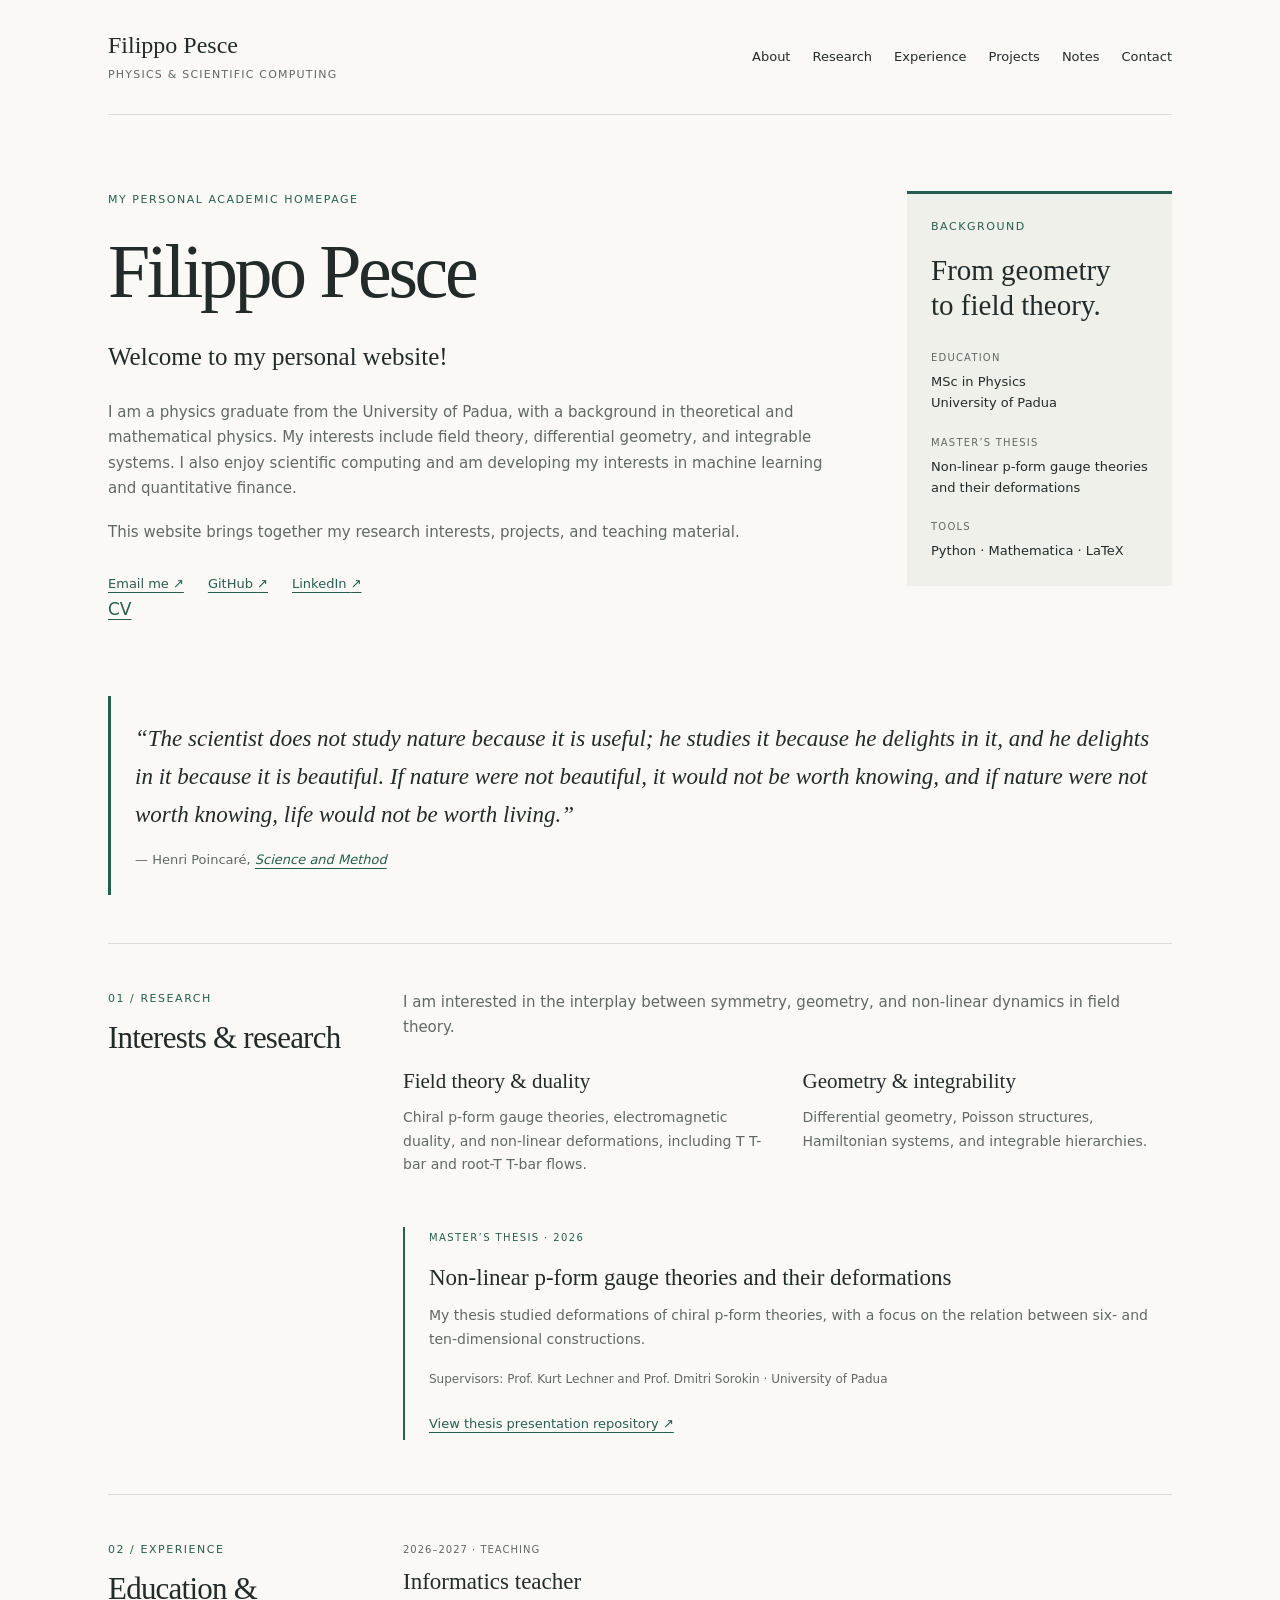
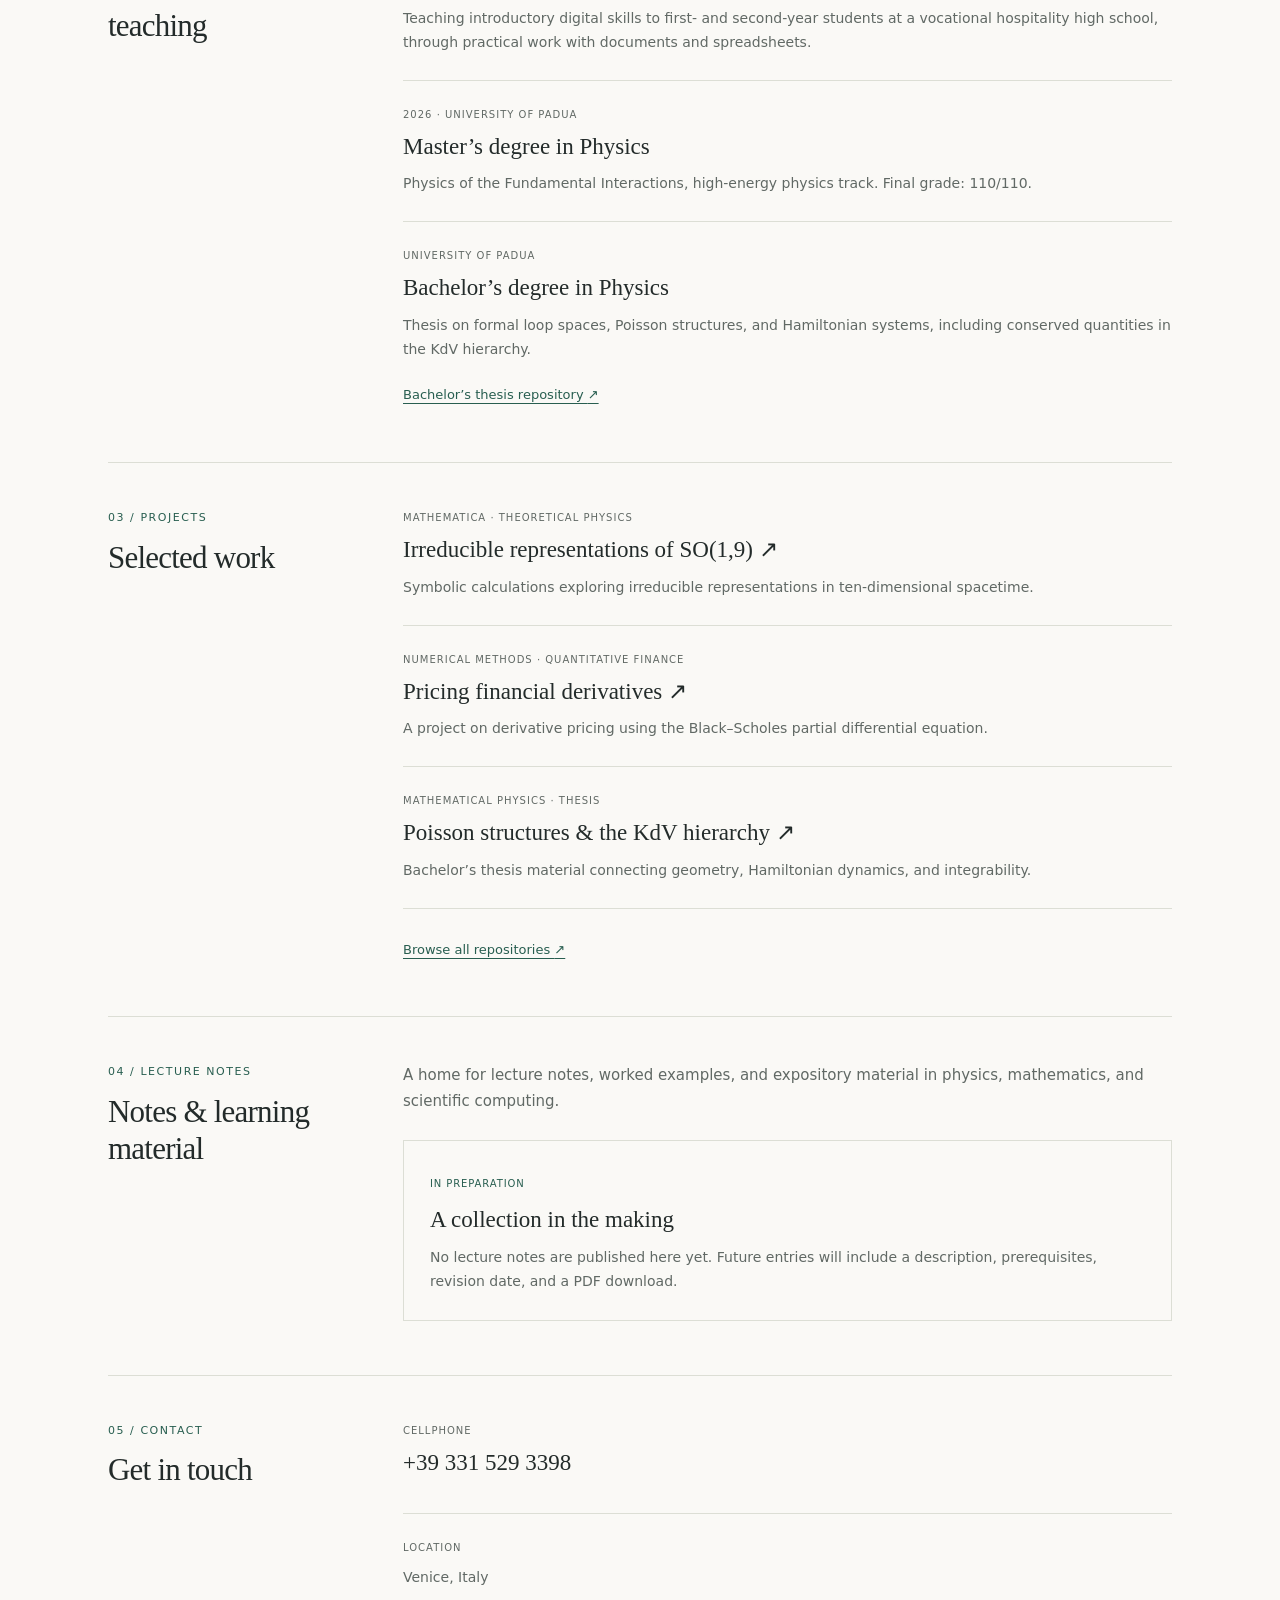
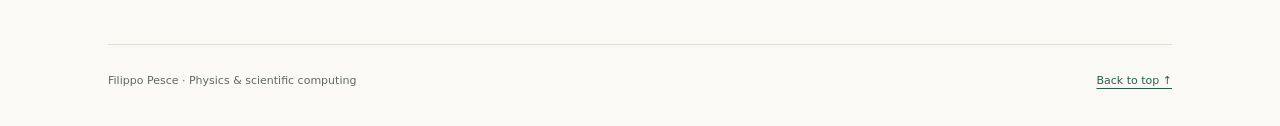
==== commit 3a298b27: "Update introduction paragraph in index.html Replaced the quote from Henri Poincarè with a welcome me" ====
--- a/index.html
+++ b/index.html
@@ -23,8 +23,7 @@
       <div>
         <p class="eyebrow">My personal academic homepage</p>
         <h1 id="intro-title">Filippo Pesce</h1>
-        <p class="lead">"The scientist does not study nature because it is useful; he studies it because he delights in it, and he delights in it because it is beautiful. If nature were not beautiful, it would not be worth knowing, and if nature were not worth knowing, life would not be worth living."</p>
-        <p> - Henri Poincarè </p>
+        <p class="lead">Welcome to my personal website! </p>
         <p>I am a physics graduate from the University of Padua, with a background in theoretical and mathematical physics. My interests include field theory, differential geometry, and integrable systems. I also enjoy scientific computing and am developing my interests in machine learning and quantitative finance.</p>
         <p>This website brings together my research interests, projects, and teaching material.</p>
         <div class="contact"><a href="mailto:filippopesce99@gmail.com">Email me <span aria-hidden="true">↗</span></a><a href="https://github.com/SmoothManifold99">GitHub <span aria-hidden="true">↗</span></a><a href="https://www.linkedin.com/in/filippo-pesce-2233471b6">LinkedIn <span aria-hidden="true">↗</span></a></div><a href="files/cv.pdf">CV</a>
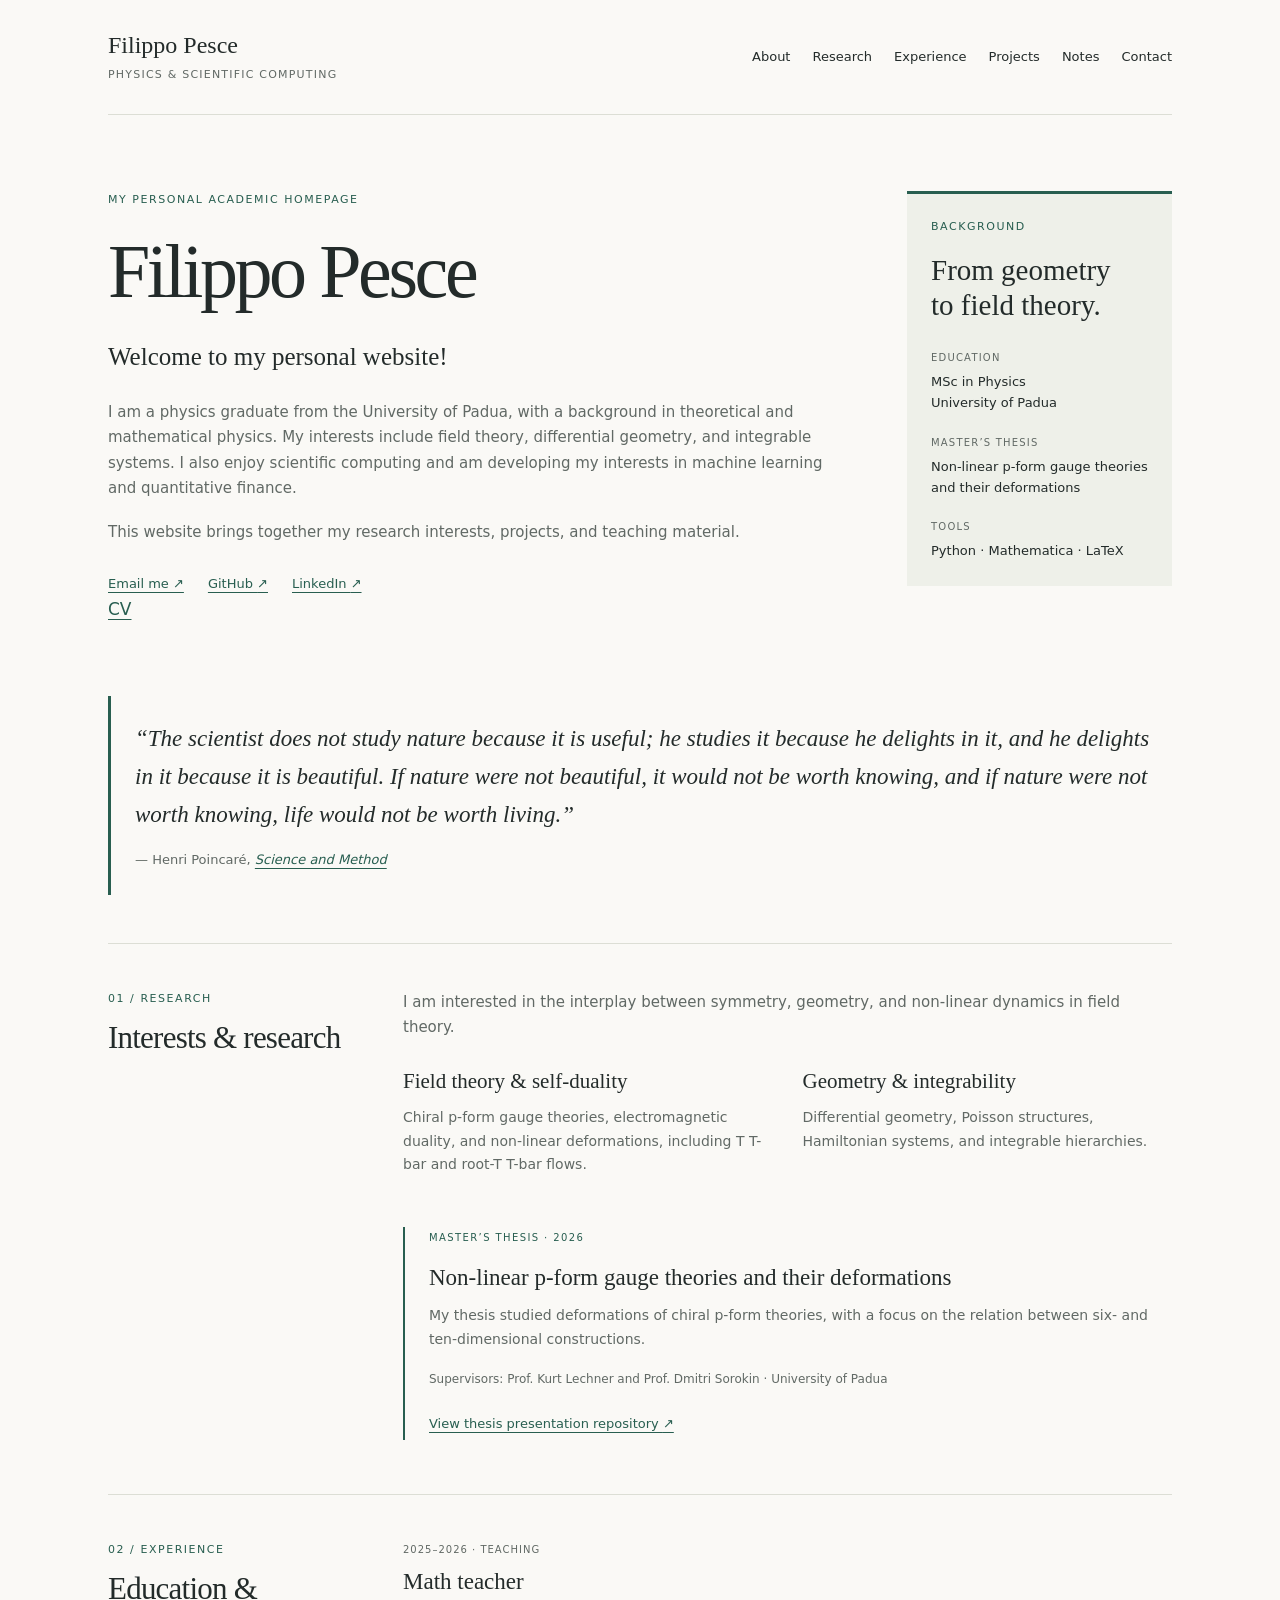
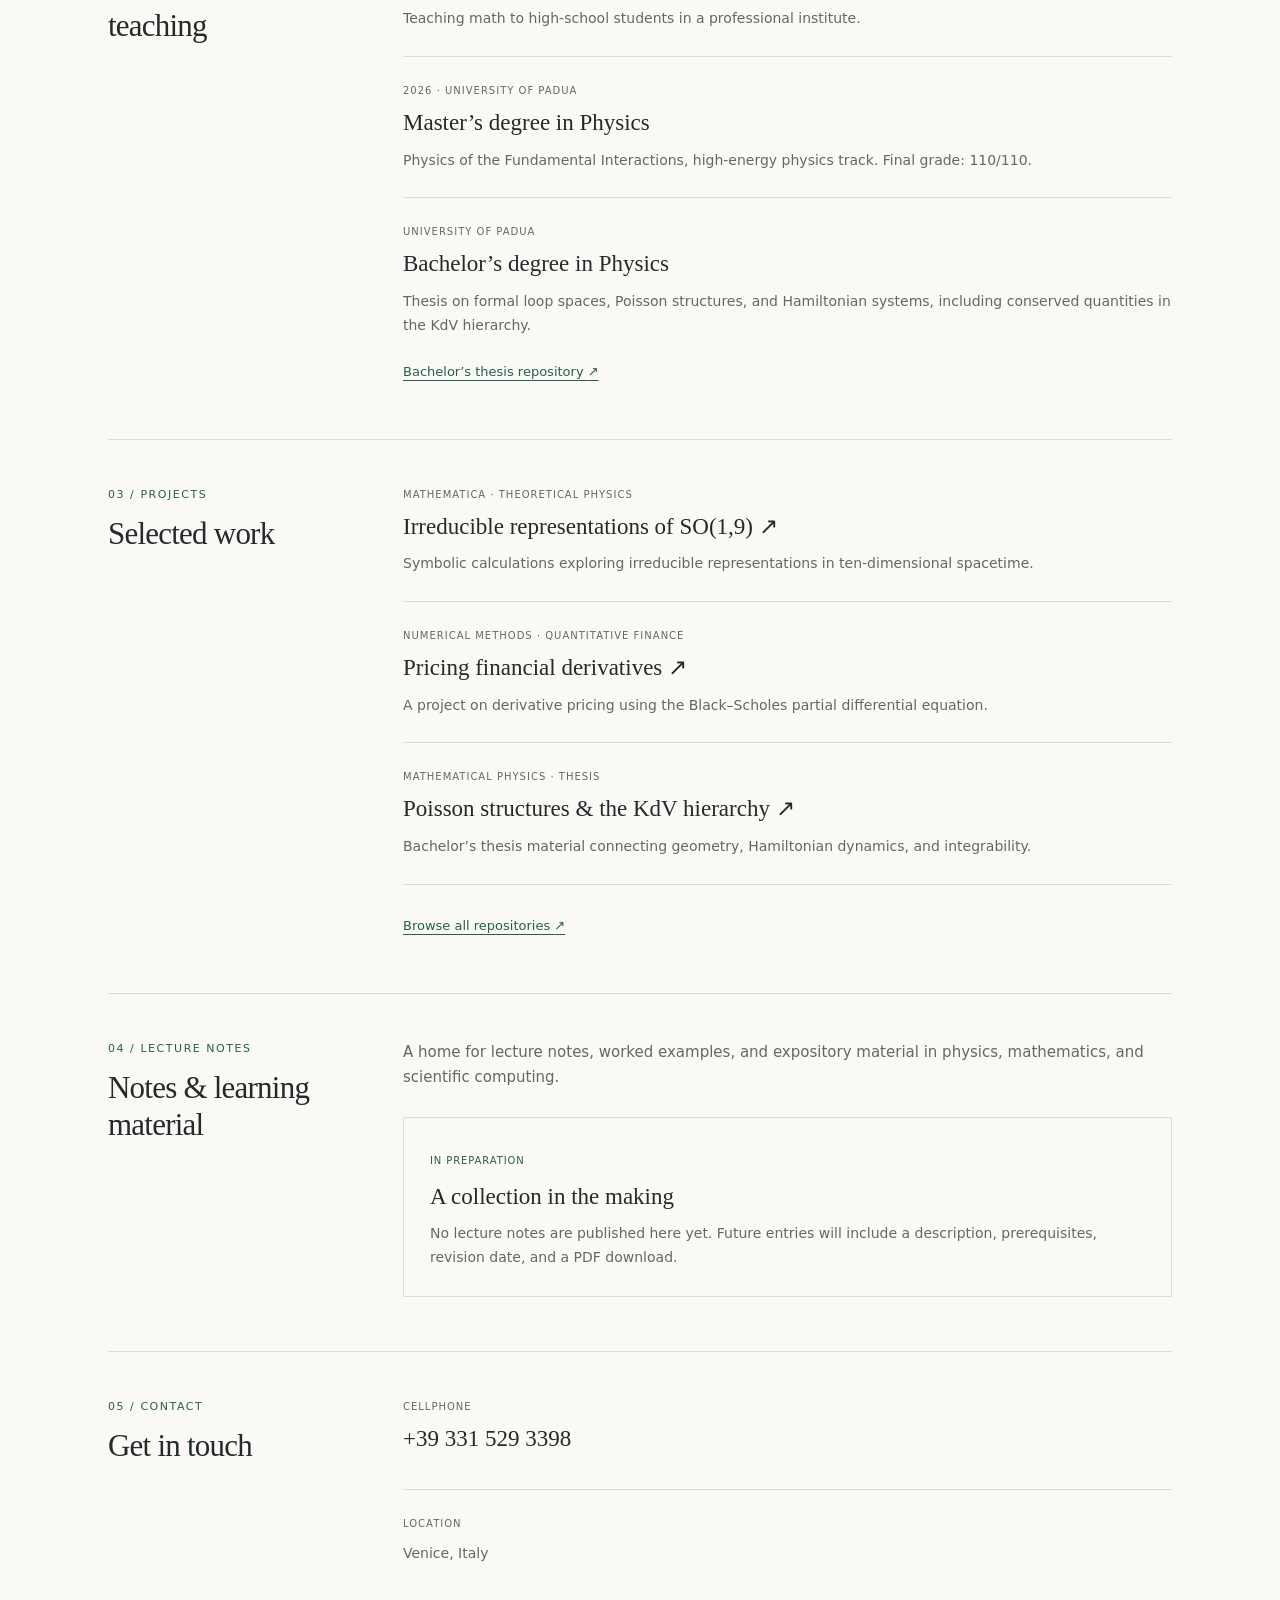
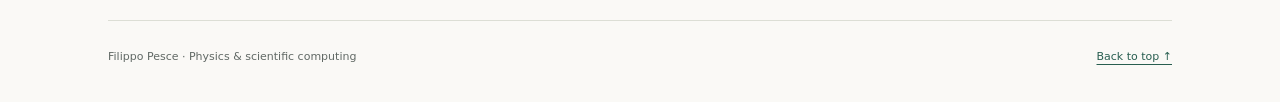
==== commit 91316ca9: "Update experience and research sections in index.html" ====
--- a/index.html
+++ b/index.html
@@ -45,7 +45,7 @@
       <div class="section-body">
         <p>I am interested in the interplay between symmetry, geometry, and non-linear dynamics in field theory.</p>
         <div class="research-grid">
-          <article><h3>Field theory &amp; duality</h3><p>Chiral p-form gauge theories, electromagnetic duality, and non-linear deformations, including T T-bar and root-T T-bar flows.</p></article>
+          <article><h3>Field theory &amp; self-duality</h3><p>Chiral p-form gauge theories, electromagnetic duality, and non-linear deformations, including T T-bar and root-T T-bar flows.</p></article>
           <article><h3>Geometry &amp; integrability</h3><p>Differential geometry, Poisson structures, Hamiltonian systems, and integrable hierarchies.</p></article>
         </div>
         <article class="thesis"><p class="eyebrow">Master’s thesis · 2026</p><h3>Non-linear p-form gauge theories and their deformations</h3><p>My thesis studied deformations of chiral p-form theories, with a focus on the relation between six- and ten-dimensional constructions.</p><p class="small">Supervisors: Prof. Kurt Lechner and Prof. Dmitri Sorokin · University of Padua</p><a href="https://github.com/SmoothManifold99/MT_Presentation">View thesis presentation repository <span aria-hidden="true">↗</span></a></article>
@@ -54,7 +54,7 @@
     <section id="experience" class="section">
       <div class="section-heading"><p class="eyebrow">02 / Experience</p><h2>Education &amp; teaching</h2></div>
       <div class="section-body">
-        <article class="entry"><p class="entry-meta">2026–2027 · Teaching</p><h3>Informatics teacher</h3><p>Teaching introductory digital skills to first- and second-year students at a vocational hospitality high school, through practical work with documents and spreadsheets.</p></article>
+        <article class="entry"><p class="entry-meta">2025–2026 · Teaching</p><h3>Math teacher</h3><p>Teaching math to high-school students in a professional institute.</p></article>
         <article class="entry"><p class="entry-meta">2026 · University of Padua</p><h3>Master’s degree in Physics</h3><p>Physics of the Fundamental Interactions, high-energy physics track. Final grade: 110/110.</p></article>
         <article class="entry"><p class="entry-meta">University of Padua</p><h3>Bachelor’s degree in Physics</h3><p>Thesis on formal loop spaces, Poisson structures, and Hamiltonian systems, including conserved quantities in the KdV hierarchy.</p><a href="https://github.com/SmoothManifold99/Bachelor-thesis">Bachelor’s thesis repository <span aria-hidden="true">↗</span></a></article>
       </div>
